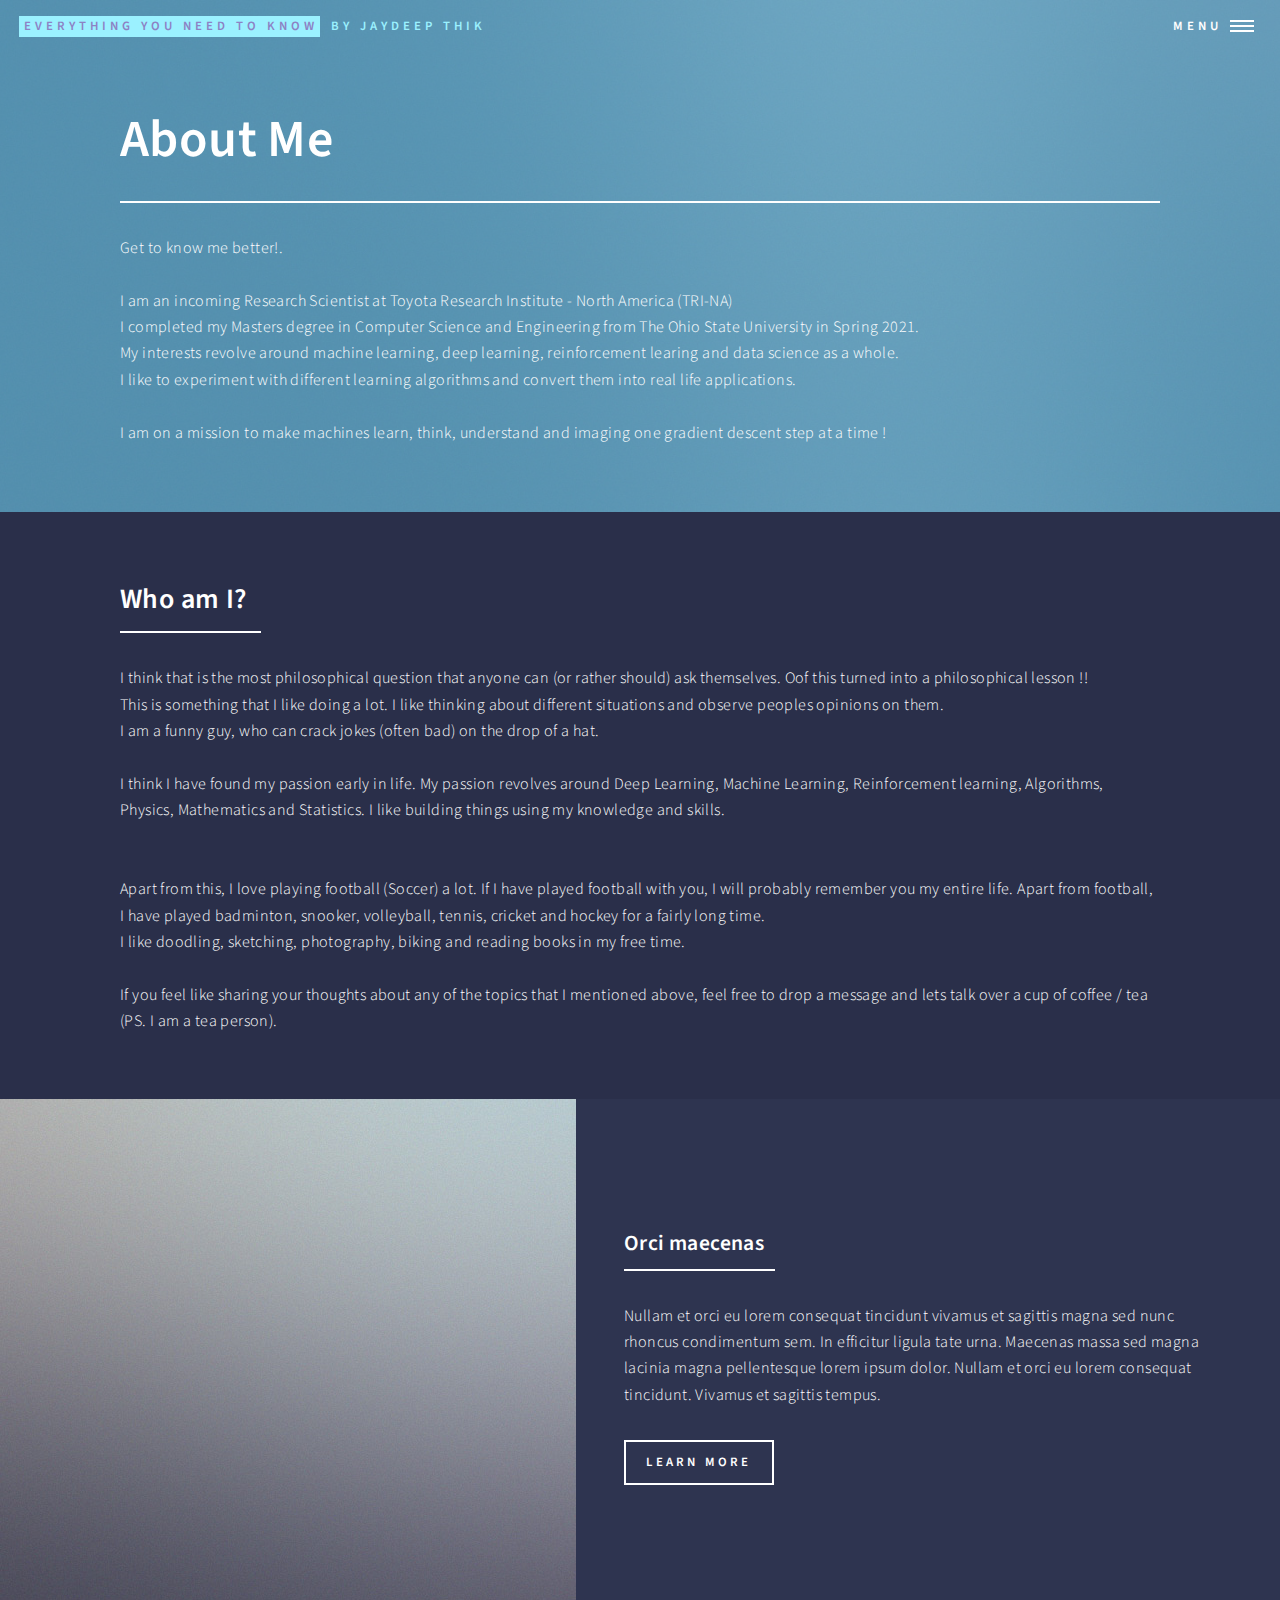
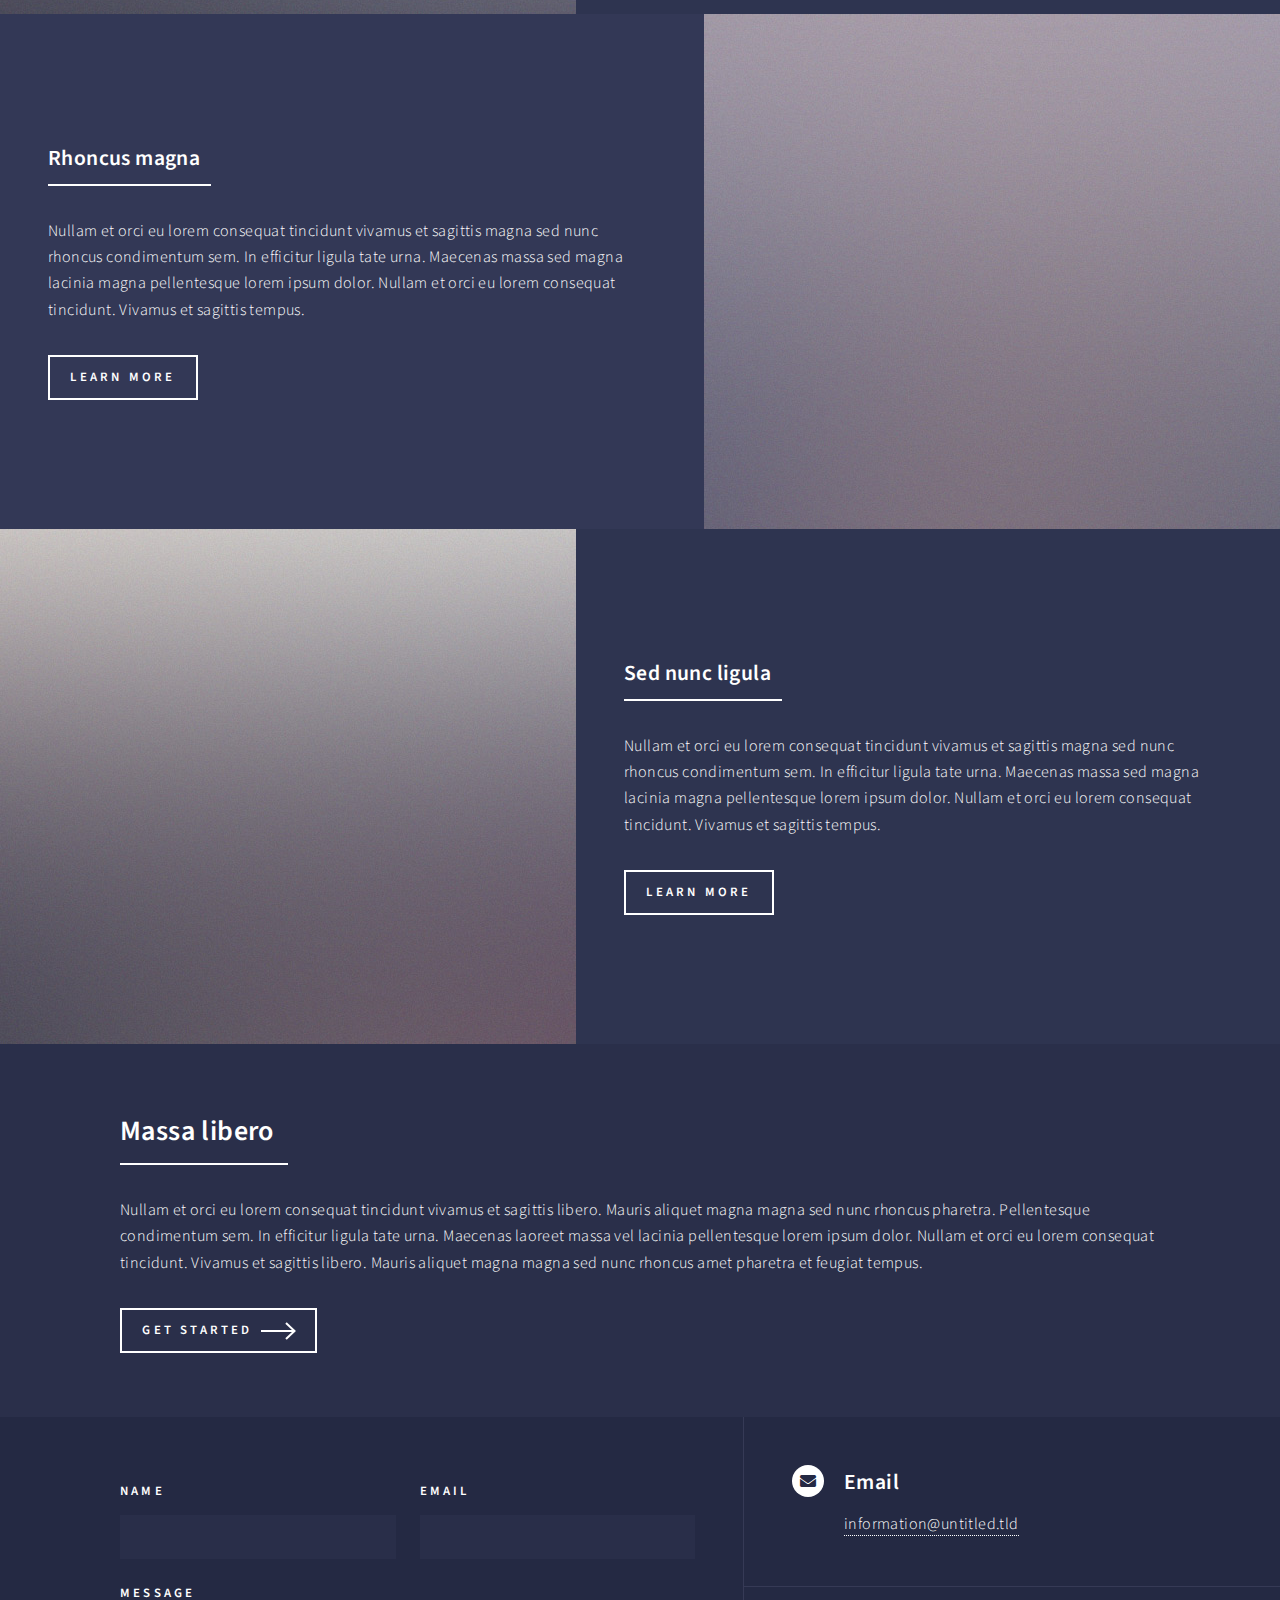
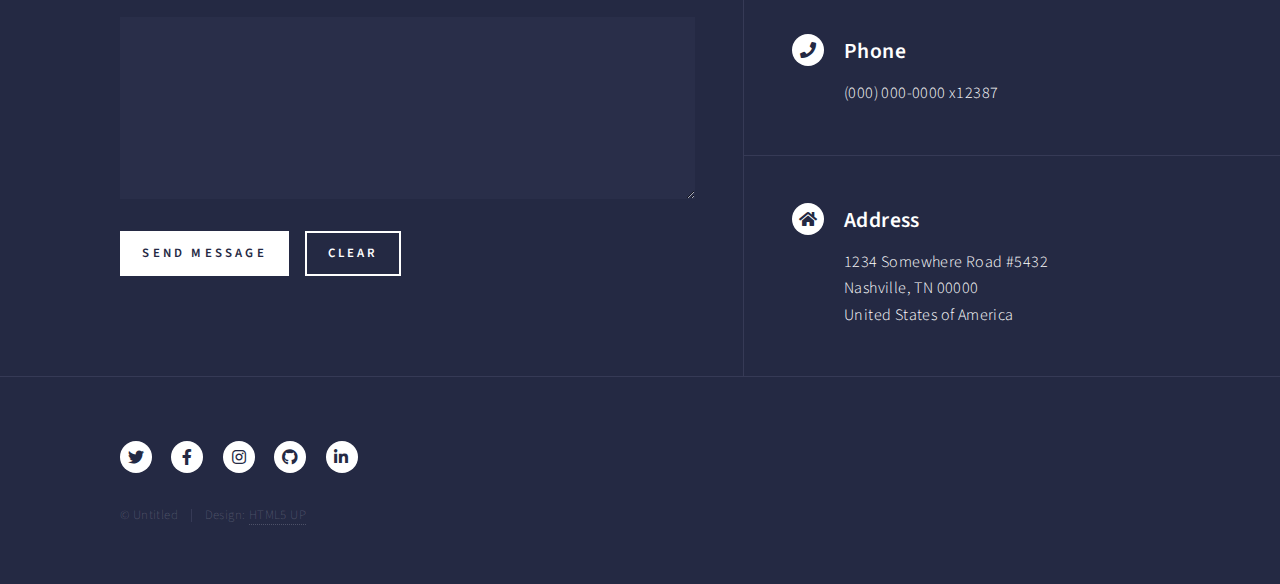
==== landing.html @ 0abbc5df "update" ====
<!DOCTYPE HTML>
<!--
	Forty by HTML5 UP
	html5up.net | @ajlkn
	Free for personal and commercial use under the CCA 3.0 license (html5up.net/license)
-->
<html xmlns="http://www.w3.org/1999/html">
	<head>
		<title>About Me</title>
		<meta charset="utf-8" />
		<meta name="viewport" content="width=device-width, initial-scale=1, user-scalable=no" />
		<link rel="stylesheet" href="assets/css/main.css" />
		<noscript><link rel="stylesheet" href="assets/css/noscript.css" /></noscript>
	</head>
	<body class="is-preload">

		<!-- Wrapper -->
			<div id="wrapper">

				<!-- Header -->
				<!-- Note: The "styleN" class below should match that of the banner element. -->
					<header id="header" class="alt style2">
						<a href="index.html" class="logo"><strong>Everything you need to know</strong> <span>by jaydeep thik</span></a>
						<nav>
							<a href="#menu">Menu</a>
						</nav>
					</header>

				<!-- Menu -->
					<nav id="menu">
						<ul class="links">
							<!--TODO :KEEP EDITING -->
							<li><a href="index.html">Home</a></li>
							<li><a href="landing.html">About Me</a></li>
							<li><a href="generic.html">Generic</a></li>
							<li><a href="elements.html">Elements</a></li>
						</ul>
						<ul class="actions stacked">
							<li><a href="#" class="button primary fit">Get Started</a></li>
							<li><a href="#" class="button fit">Log In</a></li>
						</ul>
					</nav>

				<!-- Banner -->
				<!-- Note: The "styleN" class below should match that of the header element. -->
					<section id="banner" class="style1">
						<div class="inner">
							<span class="image">
								<img src="images/pic07.jpg" alt="" />
							</span>
							<header class="major">
								<h1>About Me</h1>
							</header>
							<div class="content">
								<p>Get to know me better!.<br><br>I am an incoming Research Scientist at Toyota Research Institute - North America (TRI-NA) <br> I completed my Masters degree in Computer Science and Engineering from The Ohio State University in Spring 2021.<br> My interests revolve around machine learning, deep learning, reinforcement learing and data science as a whole.<br> I like to experiment with different learning algorithms and convert them into real life applications.<br><br> I am on a mission to make machines learn, think, understand and imaging one gradient descent step at a time !</p>
							</div>
						</div>
					</section>

				<!-- Main -->
					<div id="main">

						<!-- One -->
							<section id="one">
								<div class="inner">
									<header class="major">
										<h2>Who am I?</h2>
									</header>
									<p>I think that is the most philosophical question that anyone can (or rather should) ask themselves. Oof this turned into a philosophical lesson !!<br>
									This is something that I like doing a lot. I like thinking about different situations and observe peoples opinions on them.<br>I am a funny guy, who can crack jokes (often bad) on the drop of a hat.
									<br><br>I think I have found my passion early in life. My passion revolves around Deep Learning, Machine Learning, Reinforcement learning, Algorithms, Physics, Mathematics and Statistics. I like building things using my knowledge and skills.<br>
									<br><br>Apart from this, I love playing football (Soccer) a lot. If I have played football with you, I will probably remember you my entire life. Apart from football, I have played badminton, snooker, volleyball, tennis, cricket and hockey for a fairly long time.<br>  I like doodling, sketching, photography, biking and reading books in my free time.
									<br><br>If you feel like sharing your thoughts about any of the topics that I mentioned above, feel free to drop a message and lets talk over a cup of coffee / tea (PS. I am a tea person).</p>

								</div>
							</section>

						<!-- Two -->
							<section id="two" class="spotlights">
								<section>
									<a href="generic.html" class="image">
										<img src="images/pic08.jpg" alt="" data-position="center center" />
									</a>
									<div class="content">
										<div class="inner">
											<header class="major">
												<h3>Orci maecenas</h3>
											</header>
											<p>Nullam et orci eu lorem consequat tincidunt vivamus et sagittis magna sed nunc rhoncus condimentum sem. In efficitur ligula tate urna. Maecenas massa sed magna lacinia magna pellentesque lorem ipsum dolor. Nullam et orci eu lorem consequat tincidunt. Vivamus et sagittis tempus.</p>
											<ul class="actions">
												<li><a href="generic.html" class="button">Learn more</a></li>
											</ul>
										</div>
									</div>
								</section>
								<section>
									<a href="generic.html" class="image">
										<img src="images/pic09.jpg" alt="" data-position="top center" />
									</a>
									<div class="content">
										<div class="inner">
											<header class="major">
												<h3>Rhoncus magna</h3>
											</header>
											<p>Nullam et orci eu lorem consequat tincidunt vivamus et sagittis magna sed nunc rhoncus condimentum sem. In efficitur ligula tate urna. Maecenas massa sed magna lacinia magna pellentesque lorem ipsum dolor. Nullam et orci eu lorem consequat tincidunt. Vivamus et sagittis tempus.</p>
											<ul class="actions">
												<li><a href="generic.html" class="button">Learn more</a></li>
											</ul>
										</div>
									</div>
								</section>
								<section>
									<a href="generic.html" class="image">
										<img src="images/pic10.jpg" alt="" data-position="25% 25%" />
									</a>
									<div class="content">
										<div class="inner">
											<header class="major">
												<h3>Sed nunc ligula</h3>
											</header>
											<p>Nullam et orci eu lorem consequat tincidunt vivamus et sagittis magna sed nunc rhoncus condimentum sem. In efficitur ligula tate urna. Maecenas massa sed magna lacinia magna pellentesque lorem ipsum dolor. Nullam et orci eu lorem consequat tincidunt. Vivamus et sagittis tempus.</p>
											<ul class="actions">
												<li><a href="generic.html" class="button">Learn more</a></li>
											</ul>
										</div>
									</div>
								</section>
							</section>

						<!-- Three -->
							<section id="three">
								<div class="inner">
									<header class="major">
										<h2>Massa libero</h2>
									</header>
									<p>Nullam et orci eu lorem consequat tincidunt vivamus et sagittis libero. Mauris aliquet magna magna sed nunc rhoncus pharetra. Pellentesque condimentum sem. In efficitur ligula tate urna. Maecenas laoreet massa vel lacinia pellentesque lorem ipsum dolor. Nullam et orci eu lorem consequat tincidunt. Vivamus et sagittis libero. Mauris aliquet magna magna sed nunc rhoncus amet pharetra et feugiat tempus.</p>
									<ul class="actions">
										<li><a href="generic.html" class="button next">Get Started</a></li>
									</ul>
								</div>
							</section>

					</div>

				<!-- Contact -->
					<section id="contact">
						<div class="inner">
							<section>
								<form method="post" action="#">
									<div class="fields">
										<div class="field half">
											<label for="name">Name</label>
											<input type="text" name="name" id="name" />
										</div>
										<div class="field half">
											<label for="email">Email</label>
											<input type="text" name="email" id="email" />
										</div>
										<div class="field">
											<label for="message">Message</label>
											<textarea name="message" id="message" rows="6"></textarea>
										</div>
									</div>
									<ul class="actions">
										<li><input type="submit" value="Send Message" class="primary" /></li>
										<li><input type="reset" value="Clear" /></li>
									</ul>
								</form>
							</section>
							<section class="split">
								<section>
									<div class="contact-method">
										<span class="icon solid alt fa-envelope"></span>
										<h3>Email</h3>
										<a href="#">information@untitled.tld</a>
									</div>
								</section>
								<section>
									<div class="contact-method">
										<span class="icon solid alt fa-phone"></span>
										<h3>Phone</h3>
										<span>(000) 000-0000 x12387</span>
									</div>
								</section>
								<section>
									<div class="contact-method">
										<span class="icon solid alt fa-home"></span>
										<h3>Address</h3>
										<span>1234 Somewhere Road #5432<br />
										Nashville, TN 00000<br />
										United States of America</span>
									</div>
								</section>
							</section>
						</div>
					</section>

				<!-- Footer -->
					<footer id="footer">
						<div class="inner">
							<ul class="icons">
								<li><a href="#" class="icon brands alt fa-twitter"><span class="label">Twitter</span></a></li>
								<li><a href="#" class="icon brands alt fa-facebook-f"><span class="label">Facebook</span></a></li>
								<li><a href="#" class="icon brands alt fa-instagram"><span class="label">Instagram</span></a></li>
								<li><a href="#" class="icon brands alt fa-github"><span class="label">GitHub</span></a></li>
								<li><a href="#" class="icon brands alt fa-linkedin-in"><span class="label">LinkedIn</span></a></li>
							</ul>
							<ul class="copyright">
								<li>&copy; Untitled</li><li>Design: <a href="https://html5up.net">HTML5 UP</a></li>
							</ul>
						</div>
					</footer>

			</div>

		<!-- Scripts -->
			<script src="assets/js/jquery.min.js"></script>
			<script src="assets/js/jquery.scrolly.min.js"></script>
			<script src="assets/js/jquery.scrollex.min.js"></script>
			<script src="assets/js/browser.min.js"></script>
			<script src="assets/js/breakpoints.min.js"></script>
			<script src="assets/js/util.js"></script>
			<script src="assets/js/main.js"></script>

	</body>
</html>
---- assets/css/main.css ----
@import url(fontawesome-all.min.css);
@import url("https://fonts.googleapis.com/css?family=Source+Sans+Pro:300,300italic,600,600italic");

/*
	Forty by HTML5 UP
	html5up.net | @ajlkn
	Free for personal and commercial use under the CCA 3.0 license (html5up.net/license)
*/

html, body, div, span, applet, object,
iframe, h1, h2, h3, h4, h5, h6, p, blockquote,
pre, a, abbr, acronym, address, big, cite,
code, del, dfn, em, img, ins, kbd, q, s, samp,
small, strike, strong, sub, sup, tt, var, b,
u, i, center, dl, dt, dd, ol, ul, li, fieldset,
form, label, legend, table, caption, tbody,
tfoot, thead, tr, th, td, article, aside,
canvas, details, embed, figure, figcaption,
footer, header, hgroup, menu, nav, output, ruby,
section, summary, time, mark, audio, video {
	margin: 0;
	padding: 0;
	border: 0;
	font-size: 100%;
	font: inherit;
	vertical-align: baseline;}

article, aside, details, figcaption, figure,
footer, header, hgroup, menu, nav, section {
	display: block;}

body {
	line-height: 1;
}

ol, ul {
	list-style: none;
}

blockquote, q {
	quotes: none;
}

	blockquote:before, blockquote:after, q:before, q:after {
		content: '';
		content: none;
	}

table {
	border-collapse: collapse;
	border-spacing: 0;
}

body {
	-webkit-text-size-adjust: none;
}

mark {
	background-color: transparent;
	color: inherit;
}

input::-moz-focus-inner {
	border: 0;
	padding: 0;
}

input, select, textarea {
	-moz-appearance: none;
	-webkit-appearance: none;
	-ms-appearance: none;
	appearance: none;
}

/* Basic */

	@-ms-viewport {
		width: device-width;
	}

	body {
		-ms-overflow-style: scrollbar;
	}

	@media screen and (max-width: 480px) {

		html, body {
			min-width: 320px;
		}

	}

	html {
		box-sizing: border-box;
	}

	*, *:before, *:after {
		box-sizing: inherit;
	}

	body {
		background: #242943;
	}

		body.is-preload *, body.is-preload *:before, body.is-preload *:after {
			-moz-animation: none !important;
			-webkit-animation: none !important;
			-ms-animation: none !important;
			animation: none !important;
			-moz-transition: none !important;
			-webkit-transition: none !important;
			-ms-transition: none !important;
			transition: none !important;
		}

/* Type */

	body, input, select, textarea {
		color: #ffffff;
		font-family: "Source Sans Pro", Helvetica, sans-serif;
		font-size: 17pt;
		font-weight: 300;
		letter-spacing: 0.025em;
		line-height: 1.65;
	}

		@media screen and (max-width: 1680px) {

			body, input, select, textarea {
				font-size: 14pt;
			}

		}

		@media screen and (max-width: 1280px) {

			body, input, select, textarea {
				font-size: 12pt;
			}

		}

		@media screen and (max-width: 360px) {

			body, input, select, textarea {
				font-size: 11pt;
			}

		}

	a {
		-moz-transition: color 0.2s ease-in-out, border-bottom-color 0.2s ease-in-out;
		-webkit-transition: color 0.2s ease-in-out, border-bottom-color 0.2s ease-in-out;
		-ms-transition: color 0.2s ease-in-out, border-bottom-color 0.2s ease-in-out;
		transition: color 0.2s ease-in-out, border-bottom-color 0.2s ease-in-out;
		border-bottom: dotted 1px;
		color: inherit;
		text-decoration: none;
	}

		a:hover {
			border-bottom-color: transparent;
			color: #9bf1ff !important;
		}

		a:active {
			color: #53e3fb !important;
		}

	strong, b {
		color: #ffffff;
		font-weight: 600;
	}

	em, i {
		font-style: italic;
	}

	p {
		margin: 0 0 2em 0;
	}

	h1, h2, h3, h4, h5, h6 {
		color: #ffffff;
		font-weight: 600;
		line-height: 1.65;
		margin: 0 0 1em 0;
	}

		h1 a, h2 a, h3 a, h4 a, h5 a, h6 a {
			color: inherit;
			border-bottom: 0;
		}

	h1 {
		font-size: 2.5em;
	}

	h2 {
		font-size: 1.75em;
	}

	h3 {
		font-size: 1.35em;
	}

	h4 {
		font-size: 1.1em;
	}

	h5 {
		font-size: 0.9em;
	}

	h6 {
		font-size: 0.7em;
	}

	@media screen and (max-width: 736px) {

		h1 {
			font-size: 2em;
		}

		h2 {
			font-size: 1.5em;
		}

		h3 {
			font-size: 1.25em;
		}

	}

	sub {
		font-size: 0.8em;
		position: relative;
		top: 0.5em;
	}

	sup {
		font-size: 0.8em;
		position: relative;
		top: -0.5em;
	}

	blockquote {
		border-left: solid 4px rgba(212, 212, 255, 0.1);
		font-style: italic;
		margin: 0 0 2em 0;
		padding: 0.5em 0 0.5em 2em;
	}

	code {
		background: rgba(212, 212, 255, 0.035);
		font-family: "Courier New", monospace;
		font-size: 0.9em;
		margin: 0 0.25em;
		padding: 0.25em 0.65em;
	}

	pre {
		-webkit-overflow-scrolling: touch;
		font-family: "Courier New", monospace;
		font-size: 0.9em;
		margin: 0 0 2em 0;
	}

		pre code {
			display: block;
			line-height: 1.75;
			padding: 1em 1.5em;
			overflow-x: auto;
		}

	hr {
		border: 0;
		border-bottom: solid 1px rgba(212, 212, 255, 0.1);
		margin: 2em 0;
	}

		hr.major {
			margin: 3em 0;
		}

	.align-left {
		text-align: left;
	}

	.align-center {
		text-align: center;
	}

	.align-right {
		text-align: right;
	}

/* Row */

	.row {
		display: flex;
		flex-wrap: wrap;
		box-sizing: border-box;
		align-items: stretch;
	}

		.row > * {
			box-sizing: border-box;
		}

		.row.gtr-uniform > * > :last-child {
			margin-bottom: 0;
		}

		.row.aln-left {
			justify-content: flex-start;
		}

		.row.aln-center {
			justify-content: center;
		}

		.row.aln-right {
			justify-content: flex-end;
		}

		.row.aln-top {
			align-items: flex-start;
		}

		.row.aln-middle {
			align-items: center;
		}

		.row.aln-bottom {
			align-items: flex-end;
		}

		.row > .imp {
			order: -1;
		}

		.row > .col-1 {
			width: 8.33333%;
		}

		.row > .off-1 {
			margin-left: 8.33333%;
		}

		.row > .col-2 {
			width: 16.66667%;
		}

		.row > .off-2 {
			margin-left: 16.66667%;
		}

		.row > .col-3 {
			width: 25%;
		}

		.row > .off-3 {
			margin-left: 25%;
		}

		.row > .col-4 {
			width: 33.33333%;
		}

		.row > .off-4 {
			margin-left: 33.33333%;
		}

		.row > .col-5 {
			width: 41.66667%;
		}

		.row > .off-5 {
			margin-left: 41.66667%;
		}

		.row > .col-6 {
			width: 50%;
		}

		.row > .off-6 {
			margin-left: 50%;
		}

		.row > .col-7 {
			width: 58.33333%;
		}

		.row > .off-7 {
			margin-left: 58.33333%;
		}

		.row > .col-8 {
			width: 66.66667%;
		}

		.row > .off-8 {
			margin-left: 66.66667%;
		}

		.row > .col-9 {
			width: 75%;
		}

		.row > .off-9 {
			margin-left: 75%;
		}

		.row > .col-10 {
			width: 83.33333%;
		}

		.row > .off-10 {
			margin-left: 83.33333%;
		}

		.row > .col-11 {
			width: 91.66667%;
		}

		.row > .off-11 {
			margin-left: 91.66667%;
		}

		.row > .col-12 {
			width: 100%;
		}

		.row > .off-12 {
			margin-left: 100%;
		}

		.row.gtr-0 {
			margin-top: 0;
			margin-left: 0em;
		}

			.row.gtr-0 > * {
				padding: 0 0 0 0em;
			}

			.row.gtr-0.gtr-uniform {
				margin-top: 0em;
			}

				.row.gtr-0.gtr-uniform > * {
					padding-top: 0em;
				}

		.row.gtr-25 {
			margin-top: 0;
			margin-left: -0.5em;
		}

			.row.gtr-25 > * {
				padding: 0 0 0 0.5em;
			}

			.row.gtr-25.gtr-uniform {
				margin-top: -0.5em;
			}

				.row.gtr-25.gtr-uniform > * {
					padding-top: 0.5em;
				}

		.row.gtr-50 {
			margin-top: 0;
			margin-left: -1em;
		}

			.row.gtr-50 > * {
				padding: 0 0 0 1em;
			}

			.row.gtr-50.gtr-uniform {
				margin-top: -1em;
			}

				.row.gtr-50.gtr-uniform > * {
					padding-top: 1em;
				}

		.row {
			margin-top: 0;
			margin-left: -2em;
		}

			.row > * {
				padding: 0 0 0 2em;
			}

			.row.gtr-uniform {
				margin-top: -2em;
			}

				.row.gtr-uniform > * {
					padding-top: 2em;
				}

		.row.gtr-150 {
			margin-top: 0;
			margin-left: -3em;
		}

			.row.gtr-150 > * {
				padding: 0 0 0 3em;
			}

			.row.gtr-150.gtr-uniform {
				margin-top: -3em;
			}

				.row.gtr-150.gtr-uniform > * {
					padding-top: 3em;
				}

		.row.gtr-200 {
			margin-top: 0;
			margin-left: -4em;
		}

			.row.gtr-200 > * {
				padding: 0 0 0 4em;
			}

			.row.gtr-200.gtr-uniform {
				margin-top: -4em;
			}

				.row.gtr-200.gtr-uniform > * {
					padding-top: 4em;
				}

		@media screen and (max-width: 1680px) {

			.row {
				display: flex;
				flex-wrap: wrap;
				box-sizing: border-box;
				align-items: stretch;
			}

				.row > * {
					box-sizing: border-box;
				}

				.row.gtr-uniform > * > :last-child {
					margin-bottom: 0;
				}

				.row.aln-left {
					justify-content: flex-start;
				}

				.row.aln-center {
					justify-content: center;
				}

				.row.aln-right {
					justify-content: flex-end;
				}

				.row.aln-top {
					align-items: flex-start;
				}

				.row.aln-middle {
					align-items: center;
				}

				.row.aln-bottom {
					align-items: flex-end;
				}

				.row > .imp-xlarge {
					order: -1;
				}

				.row > .col-1-xlarge {
					width: 8.33333%;
				}

				.row > .off-1-xlarge {
					margin-left: 8.33333%;
				}

				.row > .col-2-xlarge {
					width: 16.66667%;
				}

				.row > .off-2-xlarge {
					margin-left: 16.66667%;
				}

				.row > .col-3-xlarge {
					width: 25%;
				}

				.row > .off-3-xlarge {
					margin-left: 25%;
				}

				.row > .col-4-xlarge {
					width: 33.33333%;
				}

				.row > .off-4-xlarge {
					margin-left: 33.33333%;
				}

				.row > .col-5-xlarge {
					width: 41.66667%;
				}

				.row > .off-5-xlarge {
					margin-left: 41.66667%;
				}

				.row > .col-6-xlarge {
					width: 50%;
				}

				.row > .off-6-xlarge {
					margin-left: 50%;
				}

				.row > .col-7-xlarge {
					width: 58.33333%;
				}

				.row > .off-7-xlarge {
					margin-left: 58.33333%;
				}

				.row > .col-8-xlarge {
					width: 66.66667%;
				}

				.row > .off-8-xlarge {
					margin-left: 66.66667%;
				}

				.row > .col-9-xlarge {
					width: 75%;
				}

				.row > .off-9-xlarge {
					margin-left: 75%;
				}

				.row > .col-10-xlarge {
					width: 83.33333%;
				}

				.row > .off-10-xlarge {
					margin-left: 83.33333%;
				}

				.row > .col-11-xlarge {
					width: 91.66667%;
				}

				.row > .off-11-xlarge {
					margin-left: 91.66667%;
				}

				.row > .col-12-xlarge {
					width: 100%;
				}

				.row > .off-12-xlarge {
					margin-left: 100%;
				}

				.row.gtr-0 {
					margin-top: 0;
					margin-left: 0em;
				}

					.row.gtr-0 > * {
						padding: 0 0 0 0em;
					}

					.row.gtr-0.gtr-uniform {
						margin-top: 0em;
					}

						.row.gtr-0.gtr-uniform > * {
							padding-top: 0em;
						}

				.row.gtr-25 {
					margin-top: 0;
					margin-left: -0.5em;
				}

					.row.gtr-25 > * {
						padding: 0 0 0 0.5em;
					}

					.row.gtr-25.gtr-uniform {
						margin-top: -0.5em;
					}

						.row.gtr-25.gtr-uniform > * {
							padding-top: 0.5em;
						}

				.row.gtr-50 {
					margin-top: 0;
					margin-left: -1em;
				}

					.row.gtr-50 > * {
						padding: 0 0 0 1em;
					}

					.row.gtr-50.gtr-uniform {
						margin-top: -1em;
					}

						.row.gtr-50.gtr-uniform > * {
							padding-top: 1em;
						}

				.row {
					margin-top: 0;
					margin-left: -2em;
				}

					.row > * {
						padding: 0 0 0 2em;
					}

					.row.gtr-uniform {
						margin-top: -2em;
					}

						.row.gtr-uniform > * {
							padding-top: 2em;
						}

				.row.gtr-150 {
					margin-top: 0;
					margin-left: -3em;
				}

					.row.gtr-150 > * {
						padding: 0 0 0 3em;
					}

					.row.gtr-150.gtr-uniform {
						margin-top: -3em;
					}

						.row.gtr-150.gtr-uniform > * {
							padding-top: 3em;
						}

				.row.gtr-200 {
					margin-top: 0;
					margin-left: -4em;
				}

					.row.gtr-200 > * {
						padding: 0 0 0 4em;
					}

					.row.gtr-200.gtr-uniform {
						margin-top: -4em;
					}

						.row.gtr-200.gtr-uniform > * {
							padding-top: 4em;
						}

		}

		@media screen and (max-width: 1280px) {

			.row {
				display: flex;
				flex-wrap: wrap;
				box-sizing: border-box;
				align-items: stretch;
			}

				.row > * {
					box-sizing: border-box;
				}

				.row.gtr-uniform > * > :last-child {
					margin-bottom: 0;
				}

				.row.aln-left {
					justify-content: flex-start;
				}

				.row.aln-center {
					justify-content: center;
				}

				.row.aln-right {
					justify-content: flex-end;
				}

				.row.aln-top {
					align-items: flex-start;
				}

				.row.aln-middle {
					align-items: center;
				}

				.row.aln-bottom {
					align-items: flex-end;
				}

				.row > .imp-large {
					order: -1;
				}

				.row > .col-1-large {
					width: 8.33333%;
				}

				.row > .off-1-large {
					margin-left: 8.33333%;
				}

				.row > .col-2-large {
					width: 16.66667%;
				}

				.row > .off-2-large {
					margin-left: 16.66667%;
				}

				.row > .col-3-large {
					width: 25%;
				}

				.row > .off-3-large {
					margin-left: 25%;
				}

				.row > .col-4-large {
					width: 33.33333%;
				}

				.row > .off-4-large {
					margin-left: 33.33333%;
				}

				.row > .col-5-large {
					width: 41.66667%;
				}

				.row > .off-5-large {
					margin-left: 41.66667%;
				}

				.row > .col-6-large {
					width: 50%;
				}

				.row > .off-6-large {
					margin-left: 50%;
				}

				.row > .col-7-large {
					width: 58.33333%;
				}

				.row > .off-7-large {
					margin-left: 58.33333%;
				}

				.row > .col-8-large {
					width: 66.66667%;
				}

				.row > .off-8-large {
					margin-left: 66.66667%;
				}

				.row > .col-9-large {
					width: 75%;
				}

				.row > .off-9-large {
					margin-left: 75%;
				}

				.row > .col-10-large {
					width: 83.33333%;
				}

				.row > .off-10-large {
					margin-left: 83.33333%;
				}

				.row > .col-11-large {
					width: 91.66667%;
				}

				.row > .off-11-large {
					margin-left: 91.66667%;
				}

				.row > .col-12-large {
					width: 100%;
				}

				.row > .off-12-large {
					margin-left: 100%;
				}

				.row.gtr-0 {
					margin-top: 0;
					margin-left: 0em;
				}

					.row.gtr-0 > * {
						padding: 0 0 0 0em;
					}

					.row.gtr-0.gtr-uniform {
						margin-top: 0em;
					}

						.row.gtr-0.gtr-uniform > * {
							padding-top: 0em;
						}

				.row.gtr-25 {
					margin-top: 0;
					margin-left: -0.375em;
				}

					.row.gtr-25 > * {
						padding: 0 0 0 0.375em;
					}

					.row.gtr-25.gtr-uniform {
						margin-top: -0.375em;
					}

						.row.gtr-25.gtr-uniform > * {
							padding-top: 0.375em;
						}

				.row.gtr-50 {
					margin-top: 0;
					margin-left: -0.75em;
				}

					.row.gtr-50 > * {
						padding: 0 0 0 0.75em;
					}

					.row.gtr-50.gtr-uniform {
						margin-top: -0.75em;
					}

						.row.gtr-50.gtr-uniform > * {
							padding-top: 0.75em;
						}

				.row {
					margin-top: 0;
					margin-left: -1.5em;
				}

					.row > * {
						padding: 0 0 0 1.5em;
					}

					.row.gtr-uniform {
						margin-top: -1.5em;
					}

						.row.gtr-uniform > * {
							padding-top: 1.5em;
						}

				.row.gtr-150 {
					margin-top: 0;
					margin-left: -2.25em;
				}

					.row.gtr-150 > * {
						padding: 0 0 0 2.25em;
					}

					.row.gtr-150.gtr-uniform {
						margin-top: -2.25em;
					}

						.row.gtr-150.gtr-uniform > * {
							padding-top: 2.25em;
						}

				.row.gtr-200 {
					margin-top: 0;
					margin-left: -3em;
				}

					.row.gtr-200 > * {
						padding: 0 0 0 3em;
					}

					.row.gtr-200.gtr-uniform {
						margin-top: -3em;
					}

						.row.gtr-200.gtr-uniform > * {
							padding-top: 3em;
						}

		}

		@media screen and (max-width: 980px) {

			.row {
				display: flex;
				flex-wrap: wrap;
				box-sizing: border-box;
				align-items: stretch;
			}

				.row > * {
					box-sizing: border-box;
				}

				.row.gtr-uniform > * > :last-child {
					margin-bottom: 0;
				}

				.row.aln-left {
					justify-content: flex-start;
				}

				.row.aln-center {
					justify-content: center;
				}

				.row.aln-right {
					justify-content: flex-end;
				}

				.row.aln-top {
					align-items: flex-start;
				}

				.row.aln-middle {
					align-items: center;
				}

				.row.aln-bottom {
					align-items: flex-end;
				}

				.row > .imp-medium {
					order: -1;
				}

				.row > .col-1-medium {
					width: 8.33333%;
				}

				.row > .off-1-medium {
					margin-left: 8.33333%;
				}

				.row > .col-2-medium {
					width: 16.66667%;
				}

				.row > .off-2-medium {
					margin-left: 16.66667%;
				}

				.row > .col-3-medium {
					width: 25%;
				}

				.row > .off-3-medium {
					margin-left: 25%;
				}

				.row > .col-4-medium {
					width: 33.33333%;
				}

				.row > .off-4-medium {
					margin-left: 33.33333%;
				}

				.row > .col-5-medium {
					width: 41.66667%;
				}

				.row > .off-5-medium {
					margin-left: 41.66667%;
				}

				.row > .col-6-medium {
					width: 50%;
				}

				.row > .off-6-medium {
					margin-left: 50%;
				}

				.row > .col-7-medium {
					width: 58.33333%;
				}

				.row > .off-7-medium {
					margin-left: 58.33333%;
				}

				.row > .col-8-medium {
					width: 66.66667%;
				}

				.row > .off-8-medium {
					margin-left: 66.66667%;
				}

				.row > .col-9-medium {
					width: 75%;
				}

				.row > .off-9-medium {
					margin-left: 75%;
				}

				.row > .col-10-medium {
					width: 83.33333%;
				}

				.row > .off-10-medium {
					margin-left: 83.33333%;
				}

				.row > .col-11-medium {
					width: 91.66667%;
				}

				.row > .off-11-medium {
					margin-left: 91.66667%;
				}

				.row > .col-12-medium {
					width: 100%;
				}

				.row > .off-12-medium {
					margin-left: 100%;
				}

				.row.gtr-0 {
					margin-top: 0;
					margin-left: 0em;
				}

					.row.gtr-0 > * {
						padding: 0 0 0 0em;
					}

					.row.gtr-0.gtr-uniform {
						margin-top: 0em;
					}

						.row.gtr-0.gtr-uniform > * {
							padding-top: 0em;
						}

				.row.gtr-25 {
					margin-top: 0;
					margin-left: -0.375em;
				}

					.row.gtr-25 > * {
						padding: 0 0 0 0.375em;
					}

					.row.gtr-25.gtr-uniform {
						margin-top: -0.375em;
					}

						.row.gtr-25.gtr-uniform > * {
							padding-top: 0.375em;
						}

				.row.gtr-50 {
					margin-top: 0;
					margin-left: -0.75em;
				}

					.row.gtr-50 > * {
						padding: 0 0 0 0.75em;
					}

					.row.gtr-50.gtr-uniform {
						margin-top: -0.75em;
					}

						.row.gtr-50.gtr-uniform > * {
							padding-top: 0.75em;
						}

				.row {
					margin-top: 0;
					margin-left: -1.5em;
				}

					.row > * {
						padding: 0 0 0 1.5em;
					}

					.row.gtr-uniform {
						margin-top: -1.5em;
					}

						.row.gtr-uniform > * {
							padding-top: 1.5em;
						}

				.row.gtr-150 {
					margin-top: 0;
					margin-left: -2.25em;
				}

					.row.gtr-150 > * {
						padding: 0 0 0 2.25em;
					}

					.row.gtr-150.gtr-uniform {
						margin-top: -2.25em;
					}

						.row.gtr-150.gtr-uniform > * {
							padding-top: 2.25em;
						}

				.row.gtr-200 {
					margin-top: 0;
					margin-left: -3em;
				}

					.row.gtr-200 > * {
						padding: 0 0 0 3em;
					}

					.row.gtr-200.gtr-uniform {
						margin-top: -3em;
					}

						.row.gtr-200.gtr-uniform > * {
							padding-top: 3em;
						}

		}

		@media screen and (max-width: 736px) {

			.row {
				display: flex;
				flex-wrap: wrap;
				box-sizing: border-box;
				align-items: stretch;
			}

				.row > * {
					box-sizing: border-box;
				}

				.row.gtr-uniform > * > :last-child {
					margin-bottom: 0;
				}

				.row.aln-left {
					justify-content: flex-start;
				}

				.row.aln-center {
					justify-content: center;
				}

				.row.aln-right {
					justify-content: flex-end;
				}

				.row.aln-top {
					align-items: flex-start;
				}

				.row.aln-middle {
					align-items: center;
				}

				.row.aln-bottom {
					align-items: flex-end;
				}

				.row > .imp-small {
					order: -1;
				}

				.row > .col-1-small {
					width: 8.33333%;
				}

				.row > .off-1-small {
					margin-left: 8.33333%;
				}

				.row > .col-2-small {
					width: 16.66667%;
				}

				.row > .off-2-small {
					margin-left: 16.66667%;
				}

				.row > .col-3-small {
					width: 25%;
				}

				.row > .off-3-small {
					margin-left: 25%;
				}

				.row > .col-4-small {
					width: 33.33333%;
				}

				.row > .off-4-small {
					margin-left: 33.33333%;
				}

				.row > .col-5-small {
					width: 41.66667%;
				}

				.row > .off-5-small {
					margin-left: 41.66667%;
				}

				.row > .col-6-small {
					width: 50%;
				}

				.row > .off-6-small {
					margin-left: 50%;
				}

				.row > .col-7-small {
					width: 58.33333%;
				}

				.row > .off-7-small {
					margin-left: 58.33333%;
				}

				.row > .col-8-small {
					width: 66.66667%;
				}

				.row > .off-8-small {
					margin-left: 66.66667%;
				}

				.row > .col-9-small {
					width: 75%;
				}

				.row > .off-9-small {
					margin-left: 75%;
				}

				.row > .col-10-small {
					width: 83.33333%;
				}

				.row > .off-10-small {
					margin-left: 83.33333%;
				}

				.row > .col-11-small {
					width: 91.66667%;
				}

				.row > .off-11-small {
					margin-left: 91.66667%;
				}

				.row > .col-12-small {
					width: 100%;
				}

				.row > .off-12-small {
					margin-left: 100%;
				}

				.row.gtr-0 {
					margin-top: 0;
					margin-left: 0em;
				}

					.row.gtr-0 > * {
						padding: 0 0 0 0em;
					}

					.row.gtr-0.gtr-uniform {
						margin-top: 0em;
					}

						.row.gtr-0.gtr-uniform > * {
							padding-top: 0em;
						}

				.row.gtr-25 {
					margin-top: 0;
					margin-left: -0.3125em;
				}

					.row.gtr-25 > * {
						padding: 0 0 0 0.3125em;
					}

					.row.gtr-25.gtr-uniform {
						margin-top: -0.3125em;
					}

						.row.gtr-25.gtr-uniform > * {
							padding-top: 0.3125em;
						}

				.row.gtr-50 {
					margin-top: 0;
					margin-left: -0.625em;
				}

					.row.gtr-50 > * {
						padding: 0 0 0 0.625em;
					}

					.row.gtr-50.gtr-uniform {
						margin-top: -0.625em;
					}

						.row.gtr-50.gtr-uniform > * {
							padding-top: 0.625em;
						}

				.row {
					margin-top: 0;
					margin-left: -1.25em;
				}

					.row > * {
						padding: 0 0 0 1.25em;
					}

					.row.gtr-uniform {
						margin-top: -1.25em;
					}

						.row.gtr-uniform > * {
							padding-top: 1.25em;
						}

				.row.gtr-150 {
					margin-top: 0;
					margin-left: -1.875em;
				}

					.row.gtr-150 > * {
						padding: 0 0 0 1.875em;
					}

					.row.gtr-150.gtr-uniform {
						margin-top: -1.875em;
					}

						.row.gtr-150.gtr-uniform > * {
							padding-top: 1.875em;
						}

				.row.gtr-200 {
					margin-top: 0;
					margin-left: -2.5em;
				}

					.row.gtr-200 > * {
						padding: 0 0 0 2.5em;
					}

					.row.gtr-200.gtr-uniform {
						margin-top: -2.5em;
					}

						.row.gtr-200.gtr-uniform > * {
							padding-top: 2.5em;
						}

		}

		@media screen and (max-width: 480px) {

			.row {
				display: flex;
				flex-wrap: wrap;
				box-sizing: border-box;
				align-items: stretch;
			}

				.row > * {
					box-sizing: border-box;
				}

				.row.gtr-uniform > * > :last-child {
					margin-bottom: 0;
				}

				.row.aln-left {
					justify-content: flex-start;
				}

				.row.aln-center {
					justify-content: center;
				}

				.row.aln-right {
					justify-content: flex-end;
				}

				.row.aln-top {
					align-items: flex-start;
				}

				.row.aln-middle {
					align-items: center;
				}

				.row.aln-bottom {
					align-items: flex-end;
				}

				.row > .imp-xsmall {
					order: -1;
				}

				.row > .col-1-xsmall {
					width: 8.33333%;
				}

				.row > .off-1-xsmall {
					margin-left: 8.33333%;
				}

				.row > .col-2-xsmall {
					width: 16.66667%;
				}

				.row > .off-2-xsmall {
					margin-left: 16.66667%;
				}

				.row > .col-3-xsmall {
					width: 25%;
				}

				.row > .off-3-xsmall {
					margin-left: 25%;
				}

				.row > .col-4-xsmall {
					width: 33.33333%;
				}

				.row > .off-4-xsmall {
					margin-left: 33.33333%;
				}

				.row > .col-5-xsmall {
					width: 41.66667%;
				}

				.row > .off-5-xsmall {
					margin-left: 41.66667%;
				}

				.row > .col-6-xsmall {
					width: 50%;
				}

				.row > .off-6-xsmall {
					margin-left: 50%;
				}

				.row > .col-7-xsmall {
					width: 58.33333%;
				}

				.row > .off-7-xsmall {
					margin-left: 58.33333%;
				}

				.row > .col-8-xsmall {
					width: 66.66667%;
				}

				.row > .off-8-xsmall {
					margin-left: 66.66667%;
				}

				.row > .col-9-xsmall {
					width: 75%;
				}

				.row > .off-9-xsmall {
					margin-left: 75%;
				}

				.row > .col-10-xsmall {
					width: 83.33333%;
				}

				.row > .off-10-xsmall {
					margin-left: 83.33333%;
				}

				.row > .col-11-xsmall {
					width: 91.66667%;
				}

				.row > .off-11-xsmall {
					margin-left: 91.66667%;
				}

				.row > .col-12-xsmall {
					width: 100%;
				}

				.row > .off-12-xsmall {
					margin-left: 100%;
				}

				.row.gtr-0 {
					margin-top: 0;
					margin-left: 0em;
				}

					.row.gtr-0 > * {
						padding: 0 0 0 0em;
					}

					.row.gtr-0.gtr-uniform {
						margin-top: 0em;
					}

						.row.gtr-0.gtr-uniform > * {
							padding-top: 0em;
						}

				.row.gtr-25 {
					margin-top: 0;
					margin-left: -0.3125em;
				}

					.row.gtr-25 > * {
						padding: 0 0 0 0.3125em;
					}

					.row.gtr-25.gtr-uniform {
						margin-top: -0.3125em;
					}

						.row.gtr-25.gtr-uniform > * {
							padding-top: 0.3125em;
						}

				.row.gtr-50 {
					margin-top: 0;
					margin-left: -0.625em;
				}

					.row.gtr-50 > * {
						padding: 0 0 0 0.625em;
					}

					.row.gtr-50.gtr-uniform {
						margin-top: -0.625em;
					}

						.row.gtr-50.gtr-uniform > * {
							padding-top: 0.625em;
						}

				.row {
					margin-top: 0;
					margin-left: -1.25em;
				}

					.row > * {
						padding: 0 0 0 1.25em;
					}

					.row.gtr-uniform {
						margin-top: -1.25em;
					}

						.row.gtr-uniform > * {
							padding-top: 1.25em;
						}

				.row.gtr-150 {
					margin-top: 0;
					margin-left: -1.875em;
				}

					.row.gtr-150 > * {
						padding: 0 0 0 1.875em;
					}

					.row.gtr-150.gtr-uniform {
						margin-top: -1.875em;
					}

						.row.gtr-150.gtr-uniform > * {
							padding-top: 1.875em;
						}

				.row.gtr-200 {
					margin-top: 0;
					margin-left: -2.5em;
				}

					.row.gtr-200 > * {
						padding: 0 0 0 2.5em;
					}

					.row.gtr-200.gtr-uniform {
						margin-top: -2.5em;
					}

						.row.gtr-200.gtr-uniform > * {
							padding-top: 2.5em;
						}

		}

/* Section/Article */

	section.special, article.special {
		text-align: center;
	}

	header.major {
		width: -moz-max-content;
		width: -webkit-max-content;
		width: -ms-max-content;
		width: max-content;
		margin-bottom: 2em;
	}

		header.major > :first-child {
			margin-bottom: 0;
			width: calc(100% + 0.5em);
		}

			header.major > :first-child:after {
				content: '';
				background-color: #ffffff;
				display: block;
				height: 2px;
				margin: 0.325em 0 0.5em 0;
				width: 100%;
			}

		header.major > p {
			font-size: 0.7em;
			font-weight: 600;
			letter-spacing: 0.25em;
			margin-bottom: 0;
			text-transform: uppercase;
		}

		body.is-ie header.major > :first-child:after {
			max-width: 9em;
		}

		body.is-ie header.major > h1:after {
			max-width: 100% !important;
		}

	@media screen and (max-width: 736px) {

		header.major > p br {
			display: none;
		}

	}

/* Form */

	form {
		margin: 0 0 2em 0;
	}

		form > :last-child {
			margin-bottom: 0;
		}

		form > .fields {
			display: -moz-flex;
			display: -webkit-flex;
			display: -ms-flex;
			display: flex;
			-moz-flex-wrap: wrap;
			-webkit-flex-wrap: wrap;
			-ms-flex-wrap: wrap;
			flex-wrap: wrap;
			width: calc(100% + 3em);
			margin: -1.5em 0 2em -1.5em;
		}

			form > .fields > .field {
				-moz-flex-grow: 0;
				-webkit-flex-grow: 0;
				-ms-flex-grow: 0;
				flex-grow: 0;
				-moz-flex-shrink: 0;
				-webkit-flex-shrink: 0;
				-ms-flex-shrink: 0;
				flex-shrink: 0;
				padding: 1.5em 0 0 1.5em;
				width: calc(100% - 1.5em);
			}

				form > .fields > .field.half {
					width: calc(50% - 0.75em);
				}

				form > .fields > .field.third {
					width: calc(100%/3 - 0.5em);
				}

				form > .fields > .field.quarter {
					width: calc(25% - 0.375em);
				}

		@media screen and (max-width: 480px) {

			form > .fields {
				width: calc(100% + 3em);
				margin: -1.5em 0 2em -1.5em;
			}

				form > .fields > .field {
					padding: 1.5em 0 0 1.5em;
					width: calc(100% - 1.5em);
				}

					form > .fields > .field.half {
						width: calc(100% - 1.5em);
					}

					form > .fields > .field.third {
						width: calc(100% - 1.5em);
					}

					form > .fields > .field.quarter {
						width: calc(100% - 1.5em);
					}

		}

	label {
		color: #ffffff;
		display: block;
		font-size: 0.8em;
		font-weight: 600;
		letter-spacing: 0.25em;
		margin: 0 0 1em 0;
		text-transform: uppercase;
	}

	input[type="text"],
	input[type="password"],
	input[type="email"],
	input[type="tel"],
	input[type="search"],
	input[type="url"],
	select,
	textarea {
		-moz-appearance: none;
		-webkit-appearance: none;
		-ms-appearance: none;
		appearance: none;
		background: rgba(212, 212, 255, 0.035);
		border: none;
		border-radius: 0;
		color: inherit;
		display: block;
		outline: 0;
		padding: 0 1em;
		text-decoration: none;
		width: 100%;
	}

		input[type="text"]:invalid,
		input[type="password"]:invalid,
		input[type="email"]:invalid,
		input[type="tel"]:invalid,
		input[type="search"]:invalid,
		input[type="url"]:invalid,
		select:invalid,
		textarea:invalid {
			box-shadow: none;
		}

		input[type="text"]:focus,
		input[type="password"]:focus,
		input[type="email"]:focus,
		input[type="tel"]:focus,
		input[type="search"]:focus,
		input[type="url"]:focus,
		select:focus,
		textarea:focus {
			border-color: #9bf1ff;
			box-shadow: 0 0 0 2px #9bf1ff;
		}

	select {
		background-image: url("data:image/svg+xml;charset=utf8,%3Csvg xmlns='http://www.w3.org/2000/svg' width='40' height='40' preserveAspectRatio='none' viewBox='0 0 40 40'%3E%3Cpath d='M9.4,12.3l10.4,10.4l10.4-10.4c0.2-0.2,0.5-0.4,0.9-0.4c0.3,0,0.6,0.1,0.9,0.4l3.3,3.3c0.2,0.2,0.4,0.5,0.4,0.9 c0,0.4-0.1,0.6-0.4,0.9L20.7,31.9c-0.2,0.2-0.5,0.4-0.9,0.4c-0.3,0-0.6-0.1-0.9-0.4L4.3,17.3c-0.2-0.2-0.4-0.5-0.4-0.9 c0-0.4,0.1-0.6,0.4-0.9l3.3-3.3c0.2-0.2,0.5-0.4,0.9-0.4S9.1,12.1,9.4,12.3z' fill='rgba(212, 212, 255, 0.1)' /%3E%3C/svg%3E");
		background-size: 1.25rem;
		background-repeat: no-repeat;
		background-position: calc(100% - 1rem) center;
		height: 2.75em;
		padding-right: 2.75em;
		text-overflow: ellipsis;
	}

		select option {
			color: #ffffff;
			background: #242943;
		}

		select:focus::-ms-value {
			background-color: transparent;
		}

		select::-ms-expand {
			display: none;
		}

	input[type="text"],
	input[type="password"],
	input[type="email"],
	input[type="tel"],
	input[type="search"],
	input[type="url"],
	select {
		height: 2.75em;
	}

	textarea {
		padding: 0.75em 1em;
	}

	input[type="checkbox"],
	input[type="radio"] {
		-moz-appearance: none;
		-webkit-appearance: none;
		-ms-appearance: none;
		appearance: none;
		display: block;
		float: left;
		margin-right: -2em;
		opacity: 0;
		width: 1em;
		z-index: -1;
	}

		input[type="checkbox"] + label,
		input[type="radio"] + label {
			text-decoration: none;
			color: #ffffff;
			cursor: pointer;
			display: inline-block;
			font-weight: 300;
			padding-left: 2.65em;
			padding-right: 0.75em;
			position: relative;
		}

			input[type="checkbox"] + label:before,
			input[type="radio"] + label:before {
				-moz-osx-font-smoothing: grayscale;
				-webkit-font-smoothing: antialiased;
				display: inline-block;
				font-style: normal;
				font-variant: normal;
				text-rendering: auto;
				line-height: 1;
				text-transform: none !important;
				font-family: 'Font Awesome 5 Free';
				font-weight: 900;
			}

			input[type="checkbox"] + label:before,
			input[type="radio"] + label:before {
				background: rgba(212, 212, 255, 0.035);
				content: '';
				display: inline-block;
				font-size: 0.8em;
				height: 2.0625em;
				left: 0;
				letter-spacing: 0;
				line-height: 2.0625em;
				position: absolute;
				text-align: center;
				top: 0;
				width: 2.0625em;
			}

		input[type="checkbox"]:checked + label:before,
		input[type="radio"]:checked + label:before {
			background: #ffffff;
			border-color: #9bf1ff;
			content: '\f00c';
			color: #242943;
		}

		input[type="checkbox"]:focus + label:before,
		input[type="radio"]:focus + label:before {
			box-shadow: 0 0 0 2px #9bf1ff;
		}

	input[type="radio"] + label:before {
		border-radius: 100%;
	}

	::-webkit-input-placeholder {
		color: rgba(244, 244, 255, 0.2) !important;
		opacity: 1.0;
	}

	:-moz-placeholder {
		color: rgba(244, 244, 255, 0.2) !important;
		opacity: 1.0;
	}

	::-moz-placeholder {
		color: rgba(244, 244, 255, 0.2) !important;
		opacity: 1.0;
	}

	:-ms-input-placeholder {
		color: rgba(244, 244, 255, 0.2) !important;
		opacity: 1.0;
	}

/* Box */

	.box {
		border: solid 1px rgba(212, 212, 255, 0.1);
		margin-bottom: 2em;
		padding: 1.5em;
	}

		.box > :last-child,
		.box > :last-child > :last-child,
		.box > :last-child > :last-child > :last-child {
			margin-bottom: 0;
		}

		.box.alt {
			border: 0;
			border-radius: 0;
			padding: 0;
		}

/* Icon */

	.icon {
		text-decoration: none;
		border-bottom: none;
		position: relative;
	}

		.icon:before {
			-moz-osx-font-smoothing: grayscale;
			-webkit-font-smoothing: antialiased;
			display: inline-block;
			font-style: normal;
			font-variant: normal;
			text-rendering: auto;
			line-height: 1;
			text-transform: none !important;
			font-family: 'Font Awesome 5 Free';
			font-weight: 400;
		}

		.icon > .label {
			display: none;
		}

		.icon:before {
			line-height: inherit;
		}

		.icon.solid:before {
			font-weight: 900;
		}

		.icon.brands:before {
			font-family: 'Font Awesome 5 Brands';
		}

		.icon.alt:before {
			background-color: #ffffff;
			border-radius: 100%;
			color: #242943;
			display: inline-block;
			height: 2em;
			line-height: 2em;
			text-align: center;
			width: 2em;
		}

	a.icon.alt:before {
		-moz-transition: background-color 0.2s ease-in-out;
		-webkit-transition: background-color 0.2s ease-in-out;
		-ms-transition: background-color 0.2s ease-in-out;
		transition: background-color 0.2s ease-in-out;
	}

	a.icon.alt:hover:before {
		background-color: #6fc3df;
	}

	a.icon.alt:active:before {
		background-color: #37a6cb;
	}

/* Image */

	.image {
		border: 0;
		display: inline-block;
		position: relative;
	}

		.image img {
			display: block;
		}

		.image.left, .image.right {
			max-width: 30%;
		}

			.image.left img, .image.right img {
				width: 100%;
			}

		.image.left {
			float: left;
			margin: 0 1.5em 1.25em 0;
			top: 0.25em;
		}

		.image.right {
			float: right;
			margin: 0 0 1.25em 1.5em;
			top: 0.25em;
		}

		.image.fit {
			display: block;
			margin: 0 0 2em 0;
			width: 100%;
		}

			.image.fit img {
				width: 100%;
			}

		.image.main {
			display: block;
			margin: 2.5em 0;
			width: 100%;
		}

			.image.main img {
				width: 100%;
			}

			@media screen and (max-width: 736px) {

				.image.main {
					margin: 1.5em 0;
				}

			}

/* List */

	ol {
		list-style: decimal;
		margin: 0 0 2em 0;
		padding-left: 1.25em;
	}

		ol li {
			padding-left: 0.25em;
		}

	ul {
		list-style: disc;
		margin: 0 0 2em 0;
		padding-left: 1em;
	}

		ul li {
			padding-left: 0.5em;
		}

		ul.alt {
			list-style: none;
			padding-left: 0;
		}

			ul.alt li {
				border-top: solid 1px rgba(212, 212, 255, 0.1);
				padding: 0.5em 0;
			}

				ul.alt li:first-child {
					border-top: 0;
					padding-top: 0;
				}

	dl {
		margin: 0 0 2em 0;
	}

		dl dt {
			display: block;
			font-weight: 600;
			margin: 0 0 1em 0;
		}

		dl dd {
			margin-left: 2em;
		}

/* Actions */

	ul.actions {
		display: -moz-flex;
		display: -webkit-flex;
		display: -ms-flex;
		display: flex;
		cursor: default;
		list-style: none;
		margin-left: -1em;
		padding-left: 0;
	}

		ul.actions li {
			padding: 0 0 0 1em;
			vertical-align: middle;
		}

		ul.actions.special {
			-moz-justify-content: center;
			-webkit-justify-content: center;
			-ms-justify-content: center;
			justify-content: center;
			width: 100%;
			margin-left: 0;
		}

			ul.actions.special li:first-child {
				padding-left: 0;
			}

		ul.actions.stacked {
			-moz-flex-direction: column;
			-webkit-flex-direction: column;
			-ms-flex-direction: column;
			flex-direction: column;
			margin-left: 0;
		}

			ul.actions.stacked li {
				padding: 1.3em 0 0 0;
			}

				ul.actions.stacked li:first-child {
					padding-top: 0;
				}

		ul.actions.fit {
			width: calc(100% + 1em);
		}

			ul.actions.fit li {
				-moz-flex-grow: 1;
				-webkit-flex-grow: 1;
				-ms-flex-grow: 1;
				flex-grow: 1;
				-moz-flex-shrink: 1;
				-webkit-flex-shrink: 1;
				-ms-flex-shrink: 1;
				flex-shrink: 1;
				width: 100%;
			}

				ul.actions.fit li > * {
					width: 100%;
				}

			ul.actions.fit.stacked {
				width: 100%;
			}

/* Icons */

	ul.icons {
		cursor: default;
		list-style: none;
		padding-left: 0;
	}

		ul.icons li {
			display: inline-block;
			padding: 0 1em 0 0;
		}

			ul.icons li:last-child {
				padding-right: 0;
			}

		@media screen and (max-width: 736px) {

			ul.icons li {
				padding: 0 0.75em 0 0;
			}

		}

/* Pagination */

	ul.pagination {
		cursor: default;
		list-style: none;
		padding-left: 0;
	}

		ul.pagination li {
			display: inline-block;
			padding-left: 0;
			vertical-align: middle;
		}

			ul.pagination li > .page {
				-moz-transition: background-color 0.2s ease-in-out, color 0.2s ease-in-out;
				-webkit-transition: background-color 0.2s ease-in-out, color 0.2s ease-in-out;
				-ms-transition: background-color 0.2s ease-in-out, color 0.2s ease-in-out;
				transition: background-color 0.2s ease-in-out, color 0.2s ease-in-out;
				border-bottom: 0;
				display: inline-block;
				font-size: 0.8em;
				font-weight: 600;
				height: 1.5em;
				line-height: 1.5em;
				margin: 0 0.125em;
				min-width: 1.5em;
				padding: 0 0.5em;
				text-align: center;
			}

				ul.pagination li > .page.active {
					background-color: #ffffff;
					color: #242943;
				}

					ul.pagination li > .page.active:hover {
						background-color: #9bf1ff;
						color: #242943 !important;
					}

					ul.pagination li > .page.active:active {
						background-color: #53e3fb;
					}

			ul.pagination li:first-child {
				padding-right: 0.75em;
			}

			ul.pagination li:last-child {
				padding-left: 0.75em;
			}

		@media screen and (max-width: 480px) {

			ul.pagination li:nth-child(n+2):nth-last-child(n+2) {
				display: none;
			}

			ul.pagination li:first-child {
				padding-right: 0;
			}

		}

/* Table */

	.table-wrapper {
		-webkit-overflow-scrolling: touch;
		overflow-x: auto;
	}

	table {
		margin: 0 0 2em 0;
		width: 100%;
	}

		table tbody tr {
			border: solid 1px rgba(212, 212, 255, 0.1);
			border-left: 0;
			border-right: 0;
		}

			table tbody tr:nth-child(2n + 1) {
				background-color: rgba(212, 212, 255, 0.035);
			}

		table td {
			padding: 0.75em 0.75em;
		}

		table th {
			color: #ffffff;
			font-size: 0.9em;
			font-weight: 600;
			padding: 0 0.75em 0.75em 0.75em;
			text-align: left;
		}

		table thead {
			border-bottom: solid 2px rgba(212, 212, 255, 0.1);
		}

		table tfoot {
			border-top: solid 2px rgba(212, 212, 255, 0.1);
		}

		table.alt {
			border-collapse: separate;
		}

			table.alt tbody tr td {
				border: solid 1px rgba(212, 212, 255, 0.1);
				border-left-width: 0;
				border-top-width: 0;
			}

				table.alt tbody tr td:first-child {
					border-left-width: 1px;
				}

			table.alt tbody tr:first-child td {
				border-top-width: 1px;
			}

			table.alt thead {
				border-bottom: 0;
			}

			table.alt tfoot {
				border-top: 0;
			}

/* Button */

	input[type="submit"],
	input[type="reset"],
	input[type="button"],
	button,
	.button {
		-moz-appearance: none;
		-webkit-appearance: none;
		-ms-appearance: none;
		appearance: none;
		-moz-transition: background-color 0.2s ease-in-out, box-shadow 0.2s ease-in-out, color 0.2s ease-in-out;
		-webkit-transition: background-color 0.2s ease-in-out, box-shadow 0.2s ease-in-out, color 0.2s ease-in-out;
		-ms-transition: background-color 0.2s ease-in-out, box-shadow 0.2s ease-in-out, color 0.2s ease-in-out;
		transition: background-color 0.2s ease-in-out, box-shadow 0.2s ease-in-out, color 0.2s ease-in-out;
		background-color: transparent;
		border: 0;
		border-radius: 0;
		box-shadow: inset 0 0 0 2px #ffffff;
		color: #ffffff;
		cursor: pointer;
		display: inline-block;
		font-size: 0.8em;
		font-weight: 600;
		height: 3.5em;
		letter-spacing: 0.25em;
		line-height: 3.5em;
		padding: 0 1.75em;
		text-align: center;
		text-decoration: none;
		text-transform: uppercase;
		white-space: nowrap;
	}

		input[type="submit"]:hover, input[type="submit"]:active,
		input[type="reset"]:hover,
		input[type="reset"]:active,
		input[type="button"]:hover,
		input[type="button"]:active,
		button:hover,
		button:active,
		.button:hover,
		.button:active {
			box-shadow: inset 0 0 0 2px #9bf1ff;
			color: #9bf1ff;
		}

		input[type="submit"]:active,
		input[type="reset"]:active,
		input[type="button"]:active,
		button:active,
		.button:active {
			background-color: rgba(155, 241, 255, 0.1);
			box-shadow: inset 0 0 0 2px #53e3fb;
			color: #53e3fb;
		}

		input[type="submit"].icon:before,
		input[type="reset"].icon:before,
		input[type="button"].icon:before,
		button.icon:before,
		.button.icon:before {
			margin-right: 0.5em;
		}

		input[type="submit"].fit,
		input[type="reset"].fit,
		input[type="button"].fit,
		button.fit,
		.button.fit {
			width: 100%;
		}

		input[type="submit"].small,
		input[type="reset"].small,
		input[type="button"].small,
		button.small,
		.button.small {
			font-size: 0.6em;
		}

		input[type="submit"].large,
		input[type="reset"].large,
		input[type="button"].large,
		button.large,
		.button.large {
			font-size: 1.25em;
			height: 3em;
			line-height: 3em;
		}

		input[type="submit"].next,
		input[type="reset"].next,
		input[type="button"].next,
		button.next,
		.button.next {
			padding-right: 4.5em;
			position: relative;
		}

			input[type="submit"].next:before, input[type="submit"].next:after,
			input[type="reset"].next:before,
			input[type="reset"].next:after,
			input[type="button"].next:before,
			input[type="button"].next:after,
			button.next:before,
			button.next:after,
			.button.next:before,
			.button.next:after {
				-moz-transition: opacity 0.2s ease-in-out;
				-webkit-transition: opacity 0.2s ease-in-out;
				-ms-transition: opacity 0.2s ease-in-out;
				transition: opacity 0.2s ease-in-out;
				background-position: center right;
				background-repeat: no-repeat;
				background-size: 36px 24px;
				content: '';
				display: block;
				height: 100%;
				position: absolute;
				right: 1.5em;
				top: 0;
				vertical-align: middle;
				width: 36px;
			}

			input[type="submit"].next:before,
			input[type="reset"].next:before,
			input[type="button"].next:before,
			button.next:before,
			.button.next:before {
				background-image: url("data:image/svg+xml;charset=utf8,%3Csvg xmlns='http://www.w3.org/2000/svg' xmlns:xlink='http://www.w3.org/1999/xlink' width='36px' height='24px' viewBox='0 0 36 24' zoomAndPan='disable'%3E%3Cstyle%3Eline %7B stroke: %23ffffff%3B stroke-width: 2px%3B %7D%3C/style%3E%3Cline x1='0' y1='12' x2='34' y2='12' /%3E%3Cline x1='25' y1='4' x2='34' y2='12.5' /%3E%3Cline x1='25' y1='20' x2='34' y2='11.5' /%3E%3C/svg%3E");
			}

			input[type="submit"].next:after,
			input[type="reset"].next:after,
			input[type="button"].next:after,
			button.next:after,
			.button.next:after {
				background-image: url("data:image/svg+xml;charset=utf8,%3Csvg xmlns='http://www.w3.org/2000/svg' xmlns:xlink='http://www.w3.org/1999/xlink' width='36px' height='24px' viewBox='0 0 36 24' zoomAndPan='disable'%3E%3Cstyle%3Eline %7B stroke: %239bf1ff%3B stroke-width: 2px%3B %7D%3C/style%3E%3Cline x1='0' y1='12' x2='34' y2='12' /%3E%3Cline x1='25' y1='4' x2='34' y2='12.5' /%3E%3Cline x1='25' y1='20' x2='34' y2='11.5' /%3E%3C/svg%3E");
				opacity: 0;
				z-index: 1;
			}

			input[type="submit"].next:hover:after, input[type="submit"].next:active:after,
			input[type="reset"].next:hover:after,
			input[type="reset"].next:active:after,
			input[type="button"].next:hover:after,
			input[type="button"].next:active:after,
			button.next:hover:after,
			button.next:active:after,
			.button.next:hover:after,
			.button.next:active:after {
				opacity: 1;
			}

			@media screen and (max-width: 1280px) {

				input[type="submit"].next,
				input[type="reset"].next,
				input[type="button"].next,
				button.next,
				.button.next {
					padding-right: 5em;
				}

			}

		input[type="submit"].primary,
		input[type="reset"].primary,
		input[type="button"].primary,
		button.primary,
		.button.primary {
			background-color: #ffffff;
			box-shadow: none;
			color: #242943;
		}

			input[type="submit"].primary:hover, input[type="submit"].primary:active,
			input[type="reset"].primary:hover,
			input[type="reset"].primary:active,
			input[type="button"].primary:hover,
			input[type="button"].primary:active,
			button.primary:hover,
			button.primary:active,
			.button.primary:hover,
			.button.primary:active {
				background-color: #9bf1ff;
				color: #242943 !important;
			}

			input[type="submit"].primary:active,
			input[type="reset"].primary:active,
			input[type="button"].primary:active,
			button.primary:active,
			.button.primary:active {
				background-color: #53e3fb;
			}

		input[type="submit"].disabled, input[type="submit"]:disabled,
		input[type="reset"].disabled,
		input[type="reset"]:disabled,
		input[type="button"].disabled,
		input[type="button"]:disabled,
		button.disabled,
		button:disabled,
		.button.disabled,
		.button:disabled {
			pointer-events: none;
			cursor: default;
			opacity: 0.25;
		}

/* Tiles */

	.tiles {
		display: -moz-flex;
		display: -webkit-flex;
		display: -ms-flex;
		display: flex;
		-moz-flex-wrap: wrap;
		-webkit-flex-wrap: wrap;
		-ms-flex-wrap: wrap;
		flex-wrap: wrap;
		border-top: 0 !important;
	}

		.tiles + * {
			border-top: 0 !important;
		}

		.tiles article {
			-moz-align-items: center;
			-webkit-align-items: center;
			-ms-align-items: center;
			align-items: center;
			display: -moz-flex;
			display: -webkit-flex;
			display: -ms-flex;
			display: flex;
			-moz-transition: -moz-transform 0.25s ease, opacity 0.25s ease, -moz-filter 1s ease, -webkit-filter 1s ease;
			-webkit-transition: -webkit-transform 0.25s ease, opacity 0.25s ease, -webkit-filter 1s ease, -webkit-filter 1s ease;
			-ms-transition: -ms-transform 0.25s ease, opacity 0.25s ease, -ms-filter 1s ease, -webkit-filter 1s ease;
			transition: transform 0.25s ease, opacity 0.25s ease, filter 1s ease, -webkit-filter 1s ease;
			padding: 4em 4em 2em 4em ;
			background-position: center;
			background-repeat: no-repeat;
			background-size: cover;
			cursor: default;
			height: 40vh;
			max-height: 40em;
			min-height: 23em;
			overflow: hidden;
			position: relative;
			width: 40%;
		}

			.tiles article .image {
				display: none;
			}

			.tiles article header {
				position: relative;
				z-index: 3;
			}

			.tiles article h3 {
				font-size: 1.75em;
			}

				.tiles article h3 a:hover {
					color: inherit !important;
				}

			.tiles article .link.primary {
				border: 0;
				height: 100%;
				left: 0;
				position: absolute;
				top: 0;
				width: 100%;
				z-index: 4;
			}

			.tiles article:before {
				-moz-transition: opacity 0.5s ease;
				-webkit-transition: opacity 0.5s ease;
				-ms-transition: opacity 0.5s ease;
				transition: opacity 0.5s ease;
				bottom: 0;
				content: '';
				display: block;
				height: 100%;
				left: 0;
				opacity: 0.85;
				position: absolute;
				width: 100%;
				z-index: 2;
			}

			.tiles article:after {
				background-color: rgba(36, 41, 67, 0.25);
				content: '';
				display: block;
				height: 100%;
				left: 0;
				position: absolute;
				top: 0;
				width: 100%;
				z-index: 1;
			}

			.tiles article:hover:before {
				opacity: 0;
			}

			.tiles article.is-transitioning {
				-moz-transform: scale(0.95);
				-webkit-transform: scale(0.95);
				-ms-transform: scale(0.95);
				transform: scale(0.95);
				-moz-filter: blur(0.5em);
				-webkit-filter: blur(0.5em);
				-ms-filter: blur(0.5em);
				filter: blur(0.5em);
				opacity: 0;
			}

			.tiles article:nth-child(4n - 1), .tiles article:nth-child(4n - 2) {
				width: 60%;
			}

			.tiles article:nth-child(6n - 5):before {
				background-color: #6fc3df;
			}

			.tiles article:nth-child(6n - 4):before {
				background-color: #8d82c4;
			}

			.tiles article:nth-child(6n - 3):before {
				background-color: #ec8d81;
			}

			.tiles article:nth-child(6n - 2):before {
				background-color: #e7b788;
			}

			.tiles article:nth-child(6n - 1):before {
				background-color: #8ea9e8;
			}

			.tiles article:nth-child(6n):before {
				background-color: #87c5a4;
			}

		@media screen and (max-width: 1280px) {

			.tiles article {
				padding: 4em 3em 2em 3em ;
				height: 30vh;
				max-height: 30em;
				min-height: 20em;
			}

		}

		@media screen and (max-width: 980px) {

			.tiles article {
				width: 50% !important;
			}

		}

		@media screen and (max-width: 736px) {

			.tiles article {
				padding: 3em 1.5em 1em 1.5em ;
				height: 16em;
				max-height: none;
				min-height: 0;
			}

				.tiles article h3 {
					font-size: 1.5em;
				}

		}

		@media screen and (max-width: 480px) {

			.tiles {
				display: block;
			}

				.tiles article {
					height: 20em;
					width: 100% !important;
				}

		}

/* Contact Method */

	.contact-method {
		margin: 0 0 2em 0;
		padding-left: 3.25em;
		position: relative;
	}

		.contact-method .icon {
			left: 0;
			position: absolute;
			top: 0;
		}

		.contact-method h3 {
			margin: 0 0 0.5em 0;
		}

/* Spotlights */

	.spotlights {
		border-top: 0 !important;
	}

		.spotlights + * {
			border-top: 0 !important;
		}

		.spotlights > section {
			display: -moz-flex;
			display: -webkit-flex;
			display: -ms-flex;
			display: flex;
			-moz-flex-direction: row;
			-webkit-flex-direction: row;
			-ms-flex-direction: row;
			flex-direction: row;
			background-color: #2e3450;
		}

			.spotlights > section > .image {
				background-position: center center;
				background-size: cover;
				border-radius: 0;
				display: block;
				position: relative;
				width: 30%;
			}

				.spotlights > section > .image img {
					border-radius: 0;
					display: block;
					width: 100%;
				}

				.spotlights > section > .image:before {
					background: rgba(36, 41, 67, 0.9);
					content: '';
					display: block;
					height: 100%;
					left: 0;
					opacity: 0;
					position: absolute;
					top: 0;
					width: 100%;
				}

			.spotlights > section > .content {
				display: -moz-flex;
				display: -webkit-flex;
				display: -ms-flex;
				display: flex;
				-moz-flex-direction: column;
				-webkit-flex-direction: column;
				-ms-flex-direction: column;
				flex-direction: column;
				-moz-justify-content: center;
				-webkit-justify-content: center;
				-ms-justify-content: center;
				justify-content: center;
				-moz-align-items: center;
				-webkit-align-items: center;
				-ms-align-items: center;
				align-items: center;
				padding: 2em 3em 0.1em 3em ;
				width: 70%;
			}

				.spotlights > section > .content > .inner {
					margin: 0 auto;
					max-width: 100%;
					width: 65em;
				}

			.spotlights > section:nth-child(2n) {
				-moz-flex-direction: row-reverse;
				-webkit-flex-direction: row-reverse;
				-ms-flex-direction: row-reverse;
				flex-direction: row-reverse;
				background-color: #333856;
			}

				.spotlights > section:nth-child(2n) > .content {
					-moz-align-items: -moz-flex-end;
					-webkit-align-items: -webkit-flex-end;
					-ms-align-items: -ms-flex-end;
					align-items: flex-end;
				}

		@media screen and (max-width: 1680px) {

			.spotlights > section > .image {
				width: 40%;
			}

			.spotlights > section > .content {
				width: 60%;
			}

		}

		@media screen and (max-width: 1280px) {

			.spotlights > section > .image {
				width: 45%;
			}

			.spotlights > section > .content {
				width: 55%;
			}

		}

		@media screen and (max-width: 980px) {

			.spotlights > section {
				display: block;
			}

				.spotlights > section > .image {
					width: 100%;
				}

				.spotlights > section > .content {
					padding: 4em 3em 2em 3em ;
					width: 100%;
				}

		}

		@media screen and (max-width: 736px) {

			.spotlights > section > .content {
				padding: 3em 1.5em 1em 1.5em ;
			}

		}

/* Header */

	@-moz-keyframes reveal-header {
		0% {
			top: -4em;
			opacity: 0;
		}

		100% {
			top: 0;
			opacity: 1;
		}
	}

	@-webkit-keyframes reveal-header {
		0% {
			top: -4em;
			opacity: 0;
		}

		100% {
			top: 0;
			opacity: 1;
		}
	}

	@-ms-keyframes reveal-header {
		0% {
			top: -4em;
			opacity: 0;
		}

		100% {
			top: 0;
			opacity: 1;
		}
	}

	@keyframes reveal-header {
		0% {
			top: -4em;
			opacity: 0;
		}

		100% {
			top: 0;
			opacity: 1;
		}
	}

	#header {
		display: -moz-flex;
		display: -webkit-flex;
		display: -ms-flex;
		display: flex;
		background-color: #2a2f4a;
		box-shadow: 0 0 0.25em 0 rgba(0, 0, 0, 0.15);
		cursor: default;
		font-weight: 600;
		height: 3.25em;
		left: 0;
		letter-spacing: 0.25em;
		line-height: 3.25em;
		margin: 0;
		position: fixed;
		text-transform: uppercase;
		top: 0;
		width: 100%;
		z-index: 10000;
	}

		#header .logo {
			border: 0;
			display: inline-block;
			font-size: 0.8em;
			height: inherit;
			line-height: inherit;
			padding: 0 1.5em;
		}

			#header .logo strong {
				-moz-transition: background-color 0.2s ease-in-out, color 0.2s ease-in-out;
				-webkit-transition: background-color 0.2s ease-in-out, color 0.2s ease-in-out;
				-ms-transition: background-color 0.2s ease-in-out, color 0.2s ease-in-out;
				transition: background-color 0.2s ease-in-out, color 0.2s ease-in-out;
				background-color: #ffffff;
				color: #242943;
				display: inline-block;
				line-height: 1.65em;
				margin-right: 0.325em;
				padding: 0 0.125em 0 0.375em;
			}

			#header .logo:hover strong {
				background-color: #9bf1ff;
			}

			#header .logo:active strong {
				background-color: #53e3fb;
			}

		#header nav {
			display: -moz-flex;
			display: -webkit-flex;
			display: -ms-flex;
			display: flex;
			-moz-justify-content: -moz-flex-end;
			-webkit-justify-content: -webkit-flex-end;
			-ms-justify-content: -ms-flex-end;
			justify-content: flex-end;
			-moz-flex-grow: 1;
			-webkit-flex-grow: 1;
			-ms-flex-grow: 1;
			flex-grow: 1;
			height: inherit;
			line-height: inherit;
		}

			#header nav a {
				border: 0;
				display: block;
				font-size: 0.8em;
				height: inherit;
				line-height: inherit;
				padding: 0 0.75em;
				position: relative;
				vertical-align: middle;
			}

				#header nav a:last-child {
					padding-right: 1.5em;
				}

				#header nav a[href="#menu"] {
					padding-right: 3.325em !important;
				}

					#header nav a[href="#menu"]:before, #header nav a[href="#menu"]:after {
						background-image: url("data:image/svg+xml;charset=utf8,%3Csvg xmlns='http://www.w3.org/2000/svg' width='24' height='32' viewBox='0 0 24 32' preserveAspectRatio='none'%3E%3Cstyle%3Eline %7B stroke-width: 2px%3B stroke: %23ffffff%3B %7D%3C/style%3E%3Cline x1='0' y1='11' x2='24' y2='11' /%3E%3Cline x1='0' y1='21' x2='24' y2='21' /%3E%3Cline x1='0' y1='16' x2='24' y2='16' /%3E%3C/svg%3E");
						background-position: center;
						background-repeat: no-repeat;
						background-size: 24px 32px;
						content: '';
						display: block;
						height: 100%;
						position: absolute;
						right: 1.5em;
						top: 0;
						vertical-align: middle;
						width: 24px;
					}

					#header nav a[href="#menu"]:after {
						-moz-transition: opacity 0.2s ease-in-out;
						-webkit-transition: opacity 0.2s ease-in-out;
						-ms-transition: opacity 0.2s ease-in-out;
						transition: opacity 0.2s ease-in-out;
						background-image: url("data:image/svg+xml;charset=utf8,%3Csvg xmlns='http://www.w3.org/2000/svg' width='24' height='32' viewBox='0 0 24 32' preserveAspectRatio='none'%3E%3Cstyle%3Eline %7B stroke-width: 2px%3B stroke: %239bf1ff%3B %7D%3C/style%3E%3Cline x1='0' y1='11' x2='24' y2='11' /%3E%3Cline x1='0' y1='21' x2='24' y2='21' /%3E%3Cline x1='0' y1='16' x2='24' y2='16' /%3E%3C/svg%3E");
						opacity: 0;
						z-index: 1;
					}

					#header nav a[href="#menu"]:hover:after, #header nav a[href="#menu"]:active:after {
						opacity: 1;
					}

					#header nav a[href="#menu"]:last-child {
						padding-right: 3.875em !important;
					}

						#header nav a[href="#menu"]:last-child:before, #header nav a[href="#menu"]:last-child:after {
							right: 2em;
						}

		#header.reveal {
			-moz-animation: reveal-header 0.35s ease;
			-webkit-animation: reveal-header 0.35s ease;
			-ms-animation: reveal-header 0.35s ease;
			animation: reveal-header 0.35s ease;
		}

		#header.alt {
			-moz-transition: opacity 2.5s ease;
			-webkit-transition: opacity 2.5s ease;
			-ms-transition: opacity 2.5s ease;
			transition: opacity 2.5s ease;
			-moz-transition-delay: 0.75s;
			-webkit-transition-delay: 0.75s;
			-ms-transition-delay: 0.75s;
			transition-delay: 0.75s;
			-moz-animation: none;
			-webkit-animation: none;
			-ms-animation: none;
			animation: none;
			background-color: transparent;
			box-shadow: none;
			position: absolute;
		}

			#header.alt.style1 .logo strong {
				color: #6fc3df;
			}

			#header.alt.style2 .logo strong {
				color: #8d82c4;
			}

			#header.alt.style3 .logo strong {
				color: #ec8d81;
			}

			#header.alt.style4 .logo strong {
				color: #e7b788;
			}

			#header.alt.style5 .logo strong {
				color: #8ea9e8;
			}

			#header.alt.style6 .logo strong {
				color: #87c5a4;
			}

		body.is-preload #header.alt {
			opacity: 0;
		}

		@media screen and (max-width: 1680px) {

			#header nav a[href="#menu"] {
				padding-right: 3.75em !important;
			}

				#header nav a[href="#menu"]:last-child {
					padding-right: 4.25em !important;
				}

		}

		@media screen and (max-width: 1280px) {

			#header nav a[href="#menu"] {
				padding-right: 4em !important;
			}

				#header nav a[href="#menu"]:last-child {
					padding-right: 4.5em !important;
				}

		}

		@media screen and (max-width: 736px) {

			#header {
				height: 2.75em;
				line-height: 2.75em;
			}

				#header .logo {
					padding: 0 1em;
				}

				#header nav a {
					padding: 0 0.5em;
				}

					#header nav a:last-child {
						padding-right: 1em;
					}

					#header nav a[href="#menu"] {
						padding-right: 3.25em !important;
					}

						#header nav a[href="#menu"]:before, #header nav a[href="#menu"]:after {
							right: 0.75em;
						}

						#header nav a[href="#menu"]:last-child {
							padding-right: 4em !important;
						}

							#header nav a[href="#menu"]:last-child:before, #header nav a[href="#menu"]:last-child:after {
								right: 1.5em;
							}

		}

		@media screen and (max-width: 480px) {

			#header .logo span {
				display: none;
			}

			#header nav a[href="#menu"] {
				overflow: hidden;
				padding-right: 0 !important;
				text-indent: 5em;
				white-space: nowrap;
				width: 5em;
			}

				#header nav a[href="#menu"]:before, #header nav a[href="#menu"]:after {
					right: 0;
					width: inherit;
				}

				#header nav a[href="#menu"]:last-child:before, #header nav a[href="#menu"]:last-child:after {
					width: 4em;
					right: 0;
				}

		}

/* Banner */

	#banner {
		-moz-align-items: center;
		-webkit-align-items: center;
		-ms-align-items: center;
		align-items: center;
		background-image: url("../../images/alphago.jfif");
		display: -moz-flex;
		display: -webkit-flex;
		display: -ms-flex;
		display: flex;
		padding: 6em 0 2em 0 ;
		background-attachment: fixed;
		background-position: center;
		background-repeat: no-repeat;
		background-size: cover;
		border-bottom: 0 !important;
		cursor: default;
		height: 60vh;
		margin-bottom: -3.25em;
		max-height: 32em;
		min-height: 22em;
		position: relative;
		top: -3.25em;
	}

		#banner:after {
			-moz-transition: opacity 2.5s ease;
			-webkit-transition: opacity 2.5s ease;
			-ms-transition: opacity 2.5s ease;
			transition: opacity 2.5s ease;
			-moz-transition-delay: 0.75s;
			-webkit-transition-delay: 0.75s;
			-ms-transition-delay: 0.75s;
			transition-delay: 0.75s;
			pointer-events: none;
			background-color: #242943;
			content: '';
			display: block;
			height: 100%;
			left: 0;
			opacity: 0.65;
			position: absolute;
			top: 0;
			width: 100%;
			z-index: 1;
		}

		#banner h1 {
			font-size: 3.25em;
		}

		#banner > .inner {
			-moz-transition: opacity 1.5s ease, -moz-transform 0.5s ease-out, -moz-filter 0.5s ease, -webkit-filter 0.5s ease;
			-webkit-transition: opacity 1.5s ease, -webkit-transform 0.5s ease-out, -webkit-filter 0.5s ease, -webkit-filter 0.5s ease;
			-ms-transition: opacity 1.5s ease, -ms-transform 0.5s ease-out, -ms-filter 0.5s ease, -webkit-filter 0.5s ease;
			transition: opacity 1.5s ease, transform 0.5s ease-out, filter 0.5s ease, -webkit-filter 0.5s ease;
			padding: 0 !important;
			position: relative;
			z-index: 2;
		}

			#banner > .inner .image {
				display: none;
			}

			#banner > .inner header {
				width: auto;
			}

				#banner > .inner header > :first-child {
					width: auto;
				}

					#banner > .inner header > :first-child:after {
						max-width: 100%;
					}

			#banner > .inner .content {
				display: -moz-flex;
				display: -webkit-flex;
				display: -ms-flex;
				display: flex;
				-moz-align-items: center;
				-webkit-align-items: center;
				-ms-align-items: center;
				align-items: center;
				margin: 0 0 2em 0;
			}

				#banner > .inner .content > * {
					margin-right: 1.5em;
					margin-bottom: 0;
				}

				#banner > .inner .content > :last-child {
					margin-right: 0;
				}

				

		#banner.major {
			height: 75vh;
			min-height: 30em;
			max-height: 50em;
		}

			#banner.major.alt {
				opacity: 0.75;
			}

		#banner.style1:after {
			background-color: #6fc3df;
		}

		#banner.style2:after {
			background-color: #8d82c4;
		}

		#banner.style3:after {
			background-color: #ec8d81;
		}

		#banner.style4:after {
			background-color: #e7b788;
		}

		#banner.style5:after {
			background-color: #8ea9e8;
		}

		#banner.style6:after {
			background-color: #87c5a4;
		}

		body.is-preload #banner:after {
			opacity: 1.0;
		}

		body.is-preload #banner > .inner {
			-moz-filter: blur(0.125em);
			-webkit-filter: blur(0.125em);
			-ms-filter: blur(0.125em);
			filter: blur(0.125em);
			-moz-transform: translateX(-0.5em);
			-webkit-transform: translateX(-0.5em);
			-ms-transform: translateX(-0.5em);
			transform: translateX(-0.5em);
			opacity: 0;
		}

		@media screen and (max-width: 1280px) {

			#banner {
				background-attachment: scroll;
			}

		}

		@media screen and (max-width: 736px) {

			#banner {
				padding: 5em 0 1em 0 ;
				height: auto;
				margin-bottom: -2.75em;
				max-height: none;
				min-height: 0;
				top: -2.75em;
			}

				#banner h1 {
					font-size: 2em;
				}

				#banner > .inner .content {
					display: block;
				}

					#banner > .inner .content > * {
						margin-right: 0;
						margin-bottom: 2em;
					}

				#banner.major {
					height: auto;
					min-height: 0;
					max-height: none;
				}

		}

		@media screen and (max-width: 480px) {

			#banner {
				padding: 6em 0 2em 0 ;
			}

				#banner > .inner .content p br {
					display: none;
				}

				#banner.major {
					padding: 8em 0 4em 0 ;
				}

		}

/* Main */

	#main {
		background-color: #2a2f4a;
	}

		#main > * {
			border-top: solid 1px rgba(212, 212, 255, 0.1);
		}

			#main > *:first-child {
				border-top: 0;
			}

			#main > * > .inner {
				padding: 4em 0 2em 0 ;
				margin: 0 auto;
				max-width: 65em;
				width: calc(100% - 6em);
			}

				@media screen and (max-width: 736px) {

					#main > * > .inner {
						padding: 3em 0 1em 0 ;
						width: calc(100% - 3em);
					}

				}

		#main.alt {
			background-color: transparent;
			border-bottom: solid 1px rgba(212, 212, 255, 0.1);
		}

/* Contact */

	#contact {
		border-bottom: solid 1px rgba(212, 212, 255, 0.1);
		overflow-x: hidden;
	}

		#contact > .inner {
			display: -moz-flex;
			display: -webkit-flex;
			display: -ms-flex;
			display: flex;
			padding: 0 !important;
		}

			#contact > .inner > :nth-child(2n - 1) {
				padding: 4em 3em 2em 0 ;
				border-right: solid 1px rgba(212, 212, 255, 0.1);
				width: 60%;
			}

			#contact > .inner > :nth-child(2n) {
				padding-left: 3em;
				width: 40%;
			}

			#contact > .inner > .split {
				padding: 0;
			}

				#contact > .inner > .split > * {
					padding: 3em 0 1em 3em ;
					position: relative;
				}

					#contact > .inner > .split > *:before {
						border-top: solid 1px rgba(212, 212, 255, 0.1);
						content: '';
						display: block;
						margin-left: -3em;
						position: absolute;
						top: 0;
						width: calc(100vw + 3em);
					}

				#contact > .inner > .split > :first-child:before {
					display: none;
				}

		@media screen and (max-width: 980px) {

			#contact > .inner {
				display: block;
			}

				#contact > .inner > :nth-child(2n - 1) {
					padding: 4em 0 2em 0 ;
					border-right: 0;
					width: 100%;
				}

				#contact > .inner > :nth-child(2n) {
					padding-left: 0;
					width: 100%;
				}

				#contact > .inner > .split > * {
					padding: 3em 0 1em 0 ;
				}

				#contact > .inner > .split > :first-child:before {
					display: block;
				}

		}

		@media screen and (max-width: 736px) {

			#contact > .inner > :nth-child(2n - 1) {
				padding: 3em 0 1em 0 ;
			}

		}

/* Footer */

	#footer .copyright {
		font-size: 0.8em;
		list-style: none;
		padding-left: 0;
	}

		#footer .copyright li {
			border-left: solid 1px rgba(212, 212, 255, 0.1);
			color: rgba(244, 244, 255, 0.2);
			display: inline-block;
			line-height: 1;
			margin-left: 1em;
			padding-left: 1em;
		}

			#footer .copyright li:first-child {
				border-left: 0;
				margin-left: 0;
				padding-left: 0;
			}

	@media screen and (max-width: 480px) {

		#footer .copyright li {
			display: block;
			border-left: 0;
			margin-left: 0;
			padding-left: 0;
			line-height: inherit;
		}

	}

/* Wrapper */

	#wrapper {
		-moz-transition: -moz-filter 0.35s ease, -webkit-filter 0.35s ease, opacity 0.375s ease-out;
		-webkit-transition: -webkit-filter 0.35s ease, -webkit-filter 0.35s ease, opacity 0.375s ease-out;
		-ms-transition: -ms-filter 0.35s ease, -webkit-filter 0.35s ease, opacity 0.375s ease-out;
		transition: filter 0.35s ease, -webkit-filter 0.35s ease, opacity 0.375s ease-out;
		padding-top: 3.25em;
	}

		#wrapper.is-transitioning {
			opacity: 0;
		}

		#wrapper > * > .inner {
			padding: 4em 0 2em 0 ;
			margin: 0 auto;
			max-width: 65em;
			width: calc(100% - 6em);
		}

			@media screen and (max-width: 736px) {

				#wrapper > * > .inner {
					padding: 3em 0 1em 0 ;
					width: calc(100% - 3em);
				}

			}

		@media screen and (max-width: 736px) {

			#wrapper {
				padding-top: 2.75em;
			}

		}

/* Menu */

	#menu {
		-moz-transition: -moz-transform 0.35s ease, opacity 0.35s ease, visibility 0.35s;
		-webkit-transition: -webkit-transform 0.35s ease, opacity 0.35s ease, visibility 0.35s;
		-ms-transition: -ms-transform 0.35s ease, opacity 0.35s ease, visibility 0.35s;
		transition: transform 0.35s ease, opacity 0.35s ease, visibility 0.35s;
		-moz-align-items: center;
		-webkit-align-items: center;
		-ms-align-items: center;
		align-items: center;
		display: -moz-flex;
		display: -webkit-flex;
		display: -ms-flex;
		display: flex;
		-moz-justify-content: center;
		-webkit-justify-content: center;
		-ms-justify-content: center;
		justify-content: center;
		pointer-events: none;
		background: rgba(36, 41, 67, 0.9);
		box-shadow: none;
		height: 100%;
		left: 0;
		opacity: 0;
		overflow: hidden;
		padding: 3em 2em;
		position: fixed;
		top: 0;
		visibility: hidden;
		width: 100%;
		z-index: 10002;
	}

		#menu .inner {
			-moz-transition: -moz-transform 0.35s ease-out, opacity 0.35s ease, visibility 0.35s;
			-webkit-transition: -webkit-transform 0.35s ease-out, opacity 0.35s ease, visibility 0.35s;
			-ms-transition: -ms-transform 0.35s ease-out, opacity 0.35s ease, visibility 0.35s;
			transition: transform 0.35s ease-out, opacity 0.35s ease, visibility 0.35s;
			-moz-transform: rotateX(20deg);
			-webkit-transform: rotateX(20deg);
			-ms-transform: rotateX(20deg);
			transform: rotateX(20deg);
			-webkit-overflow-scrolling: touch;
			max-width: 100%;
			max-height: 100vh;
			opacity: 0;
			overflow: auto;
			text-align: center;
			visibility: hidden;
			width: 18em;
		}

			#menu .inner > :first-child {
				margin-top: 2em;
			}

			#menu .inner > :last-child {
				margin-bottom: 3em;
			}

		#menu ul {
			margin: 0 0 1em 0;
		}

			#menu ul.links {
				list-style: none;
				padding: 0;
			}

				#menu ul.links > li {
					padding: 0;
				}

					#menu ul.links > li > a:not(.button) {
						border: 0;
						border-top: solid 1px rgba(212, 212, 255, 0.1);
						display: block;
						font-size: 0.8em;
						font-weight: 600;
						letter-spacing: 0.25em;
						line-height: 4em;
						text-decoration: none;
						text-transform: uppercase;
					}

					#menu ul.links > li > .button {
						display: block;
						margin: 0.5em 0 0 0;
					}

					#menu ul.links > li:first-child > a:not(.button) {
						border-top: 0 !important;
					}

		#menu .close {
			-moz-transition: color 0.2s ease-in-out;
			-webkit-transition: color 0.2s ease-in-out;
			-ms-transition: color 0.2s ease-in-out;
			transition: color 0.2s ease-in-out;
			-webkit-tap-highlight-color: rgba(0, 0, 0, 0);
			border: 0;
			cursor: pointer;
			display: block;
			height: 4em;
			line-height: 4em;
			overflow: hidden;
			padding-right: 1.25em;
			position: absolute;
			right: 0;
			text-align: right;
			text-indent: 8em;
			top: 0;
			vertical-align: middle;
			white-space: nowrap;
			width: 8em;
		}

			#menu .close:before, #menu .close:after {
				-moz-transition: opacity 0.2s ease-in-out;
				-webkit-transition: opacity 0.2s ease-in-out;
				-ms-transition: opacity 0.2s ease-in-out;
				transition: opacity 0.2s ease-in-out;
				background-position: center;
				background-repeat: no-repeat;
				content: '';
				display: block;
				height: 4em;
				position: absolute;
				right: 0;
				top: 0;
				width: 4em;
			}

			#menu .close:before {
				background-image: url("data:image/svg+xml;charset=utf8,%3Csvg xmlns='http://www.w3.org/2000/svg' xmlns:xlink='http://www.w3.org/1999/xlink' width='20px' height='20px' viewBox='0 0 20 20' zoomAndPan='disable'%3E%3Cstyle%3Eline %7B stroke: %23ffffff%3B stroke-width: 2%3B %7D%3C/style%3E%3Cline x1='0' y1='0' x2='20' y2='20' /%3E%3Cline x1='20' y1='0' x2='0' y2='20' /%3E%3C/svg%3E");
			}

			#menu .close:after {
				background-image: url("data:image/svg+xml;charset=utf8,%3Csvg xmlns='http://www.w3.org/2000/svg' xmlns:xlink='http://www.w3.org/1999/xlink' width='20px' height='20px' viewBox='0 0 20 20' zoomAndPan='disable'%3E%3Cstyle%3Eline %7B stroke: %239bf1ff%3B stroke-width: 2%3B %7D%3C/style%3E%3Cline x1='0' y1='0' x2='20' y2='20' /%3E%3Cline x1='20' y1='0' x2='0' y2='20' /%3E%3C/svg%3E");
				opacity: 0;
			}

			#menu .close:hover:after, #menu .close:active:after {
				opacity: 1;
			}

	body.is-ie #menu {
		background: rgba(42, 47, 74, 0.975);
	}

	body.is-menu-visible #wrapper {
		-moz-filter: blur(0.5em);
		-webkit-filter: blur(0.5em);
		-ms-filter: blur(0.5em);
		filter: blur(0.5em);
	}

	body.is-menu-visible #menu {
		pointer-events: auto;
		opacity: 1;
		visibility: visible;
	}

		body.is-menu-visible #menu .inner {
			-moz-transform: none;
			-webkit-transform: none;
			-ms-transform: none;
			transform: none;
			opacity: 1;
			visibility: visible;
		}
---- assets/css/noscript.css ----
/*
	Forty by HTML5 UP
	html5up.net | @ajlkn
	Free for personal and commercial use under the CCA 3.0 license (html5up.net/license)
*/

/* Banner */

	body.is-preload #banner:after {
		opacity: 0.85;
	}

	body.is-preload #banner > .inner {
		-moz-filter: none;
		-webkit-filter: none;
		-ms-filter: none;
		filter: none;
		-moz-transform: none;
		-webkit-transform: none;
		-ms-transform: none;
		transform: none;
		opacity: 1;
	}
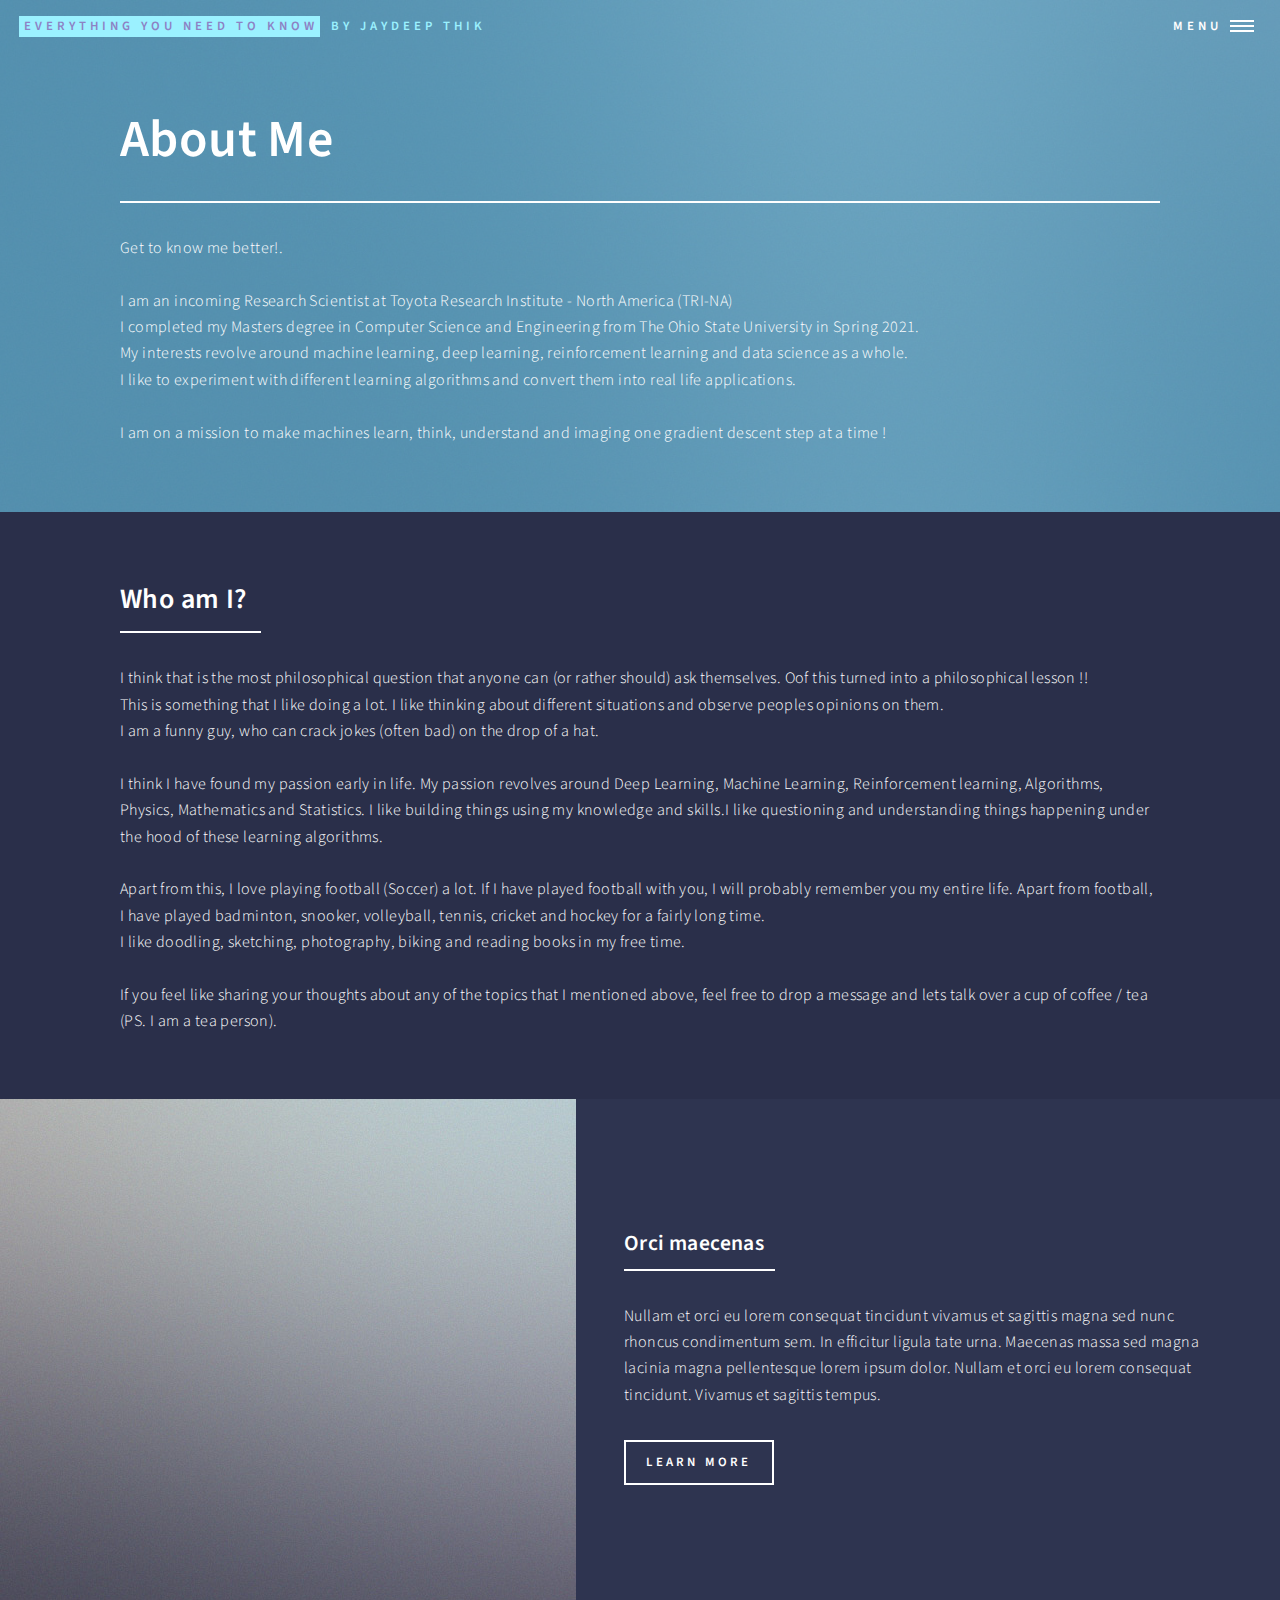
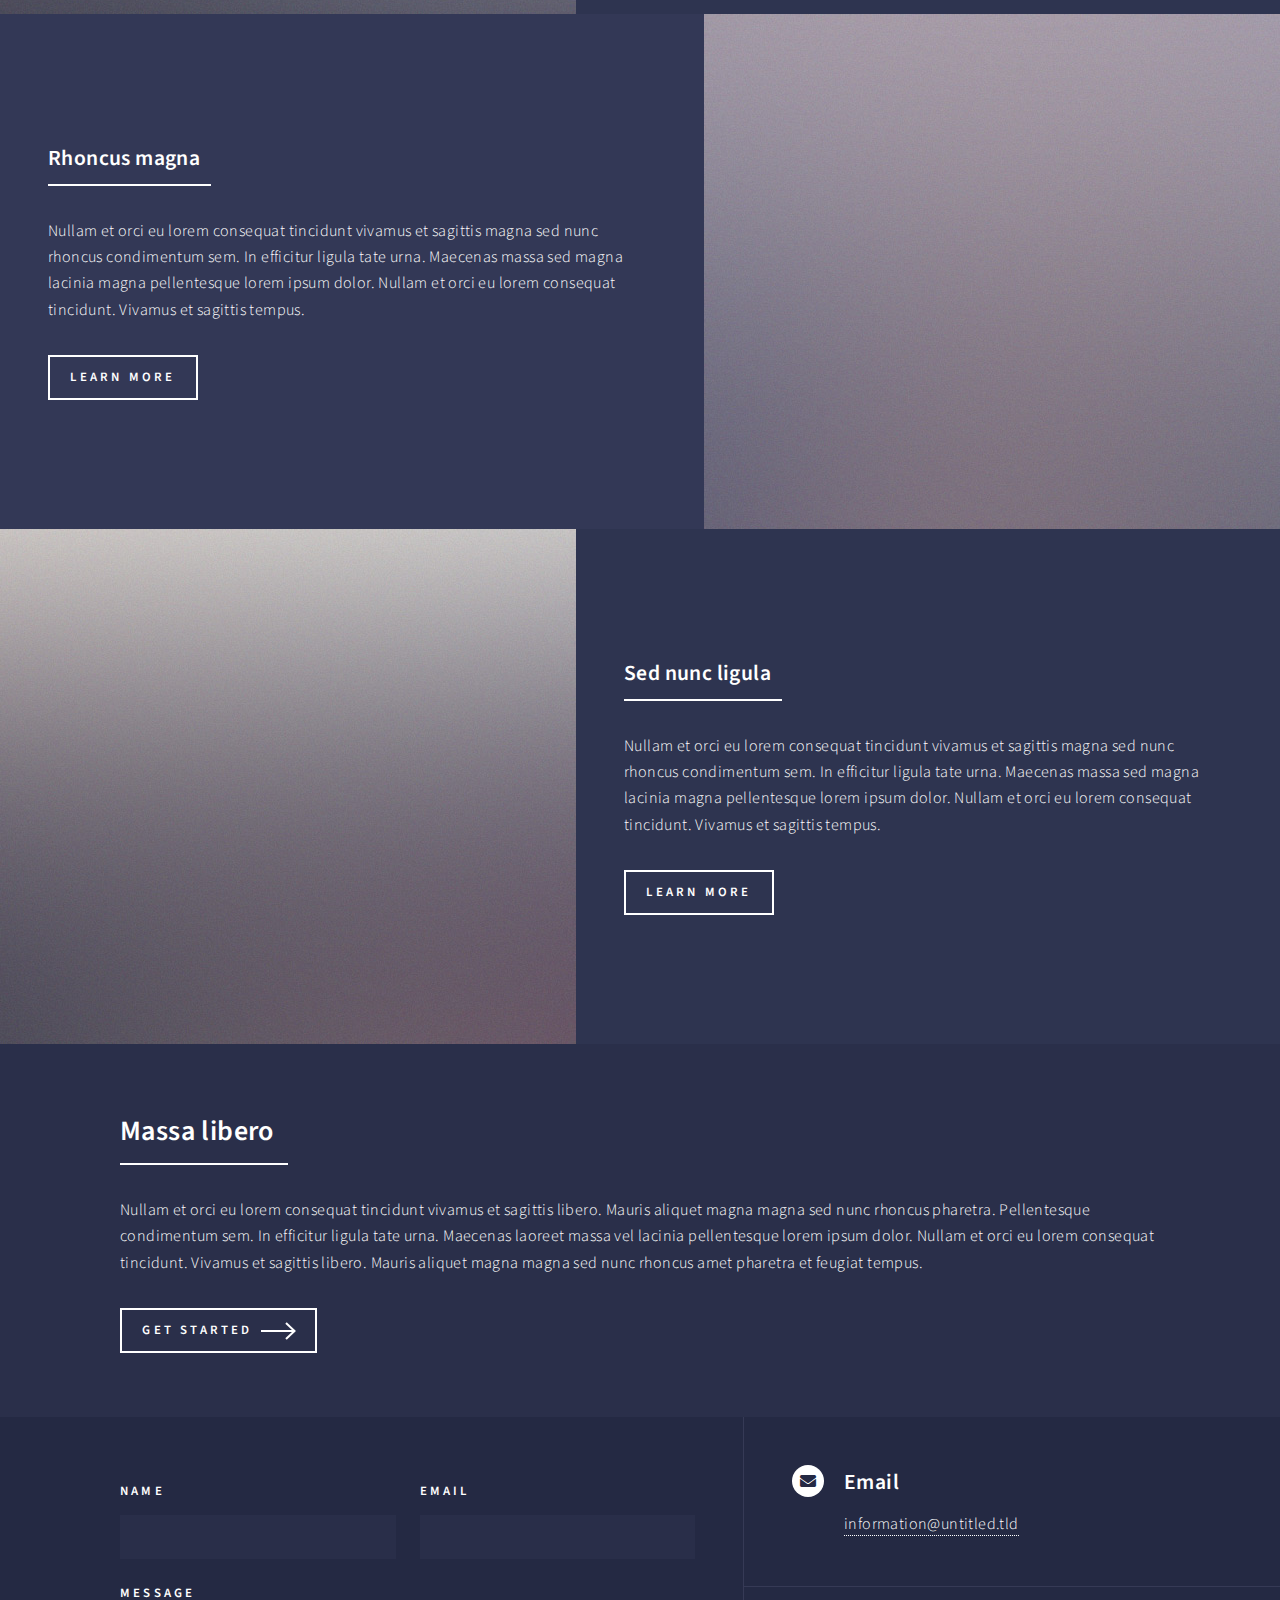
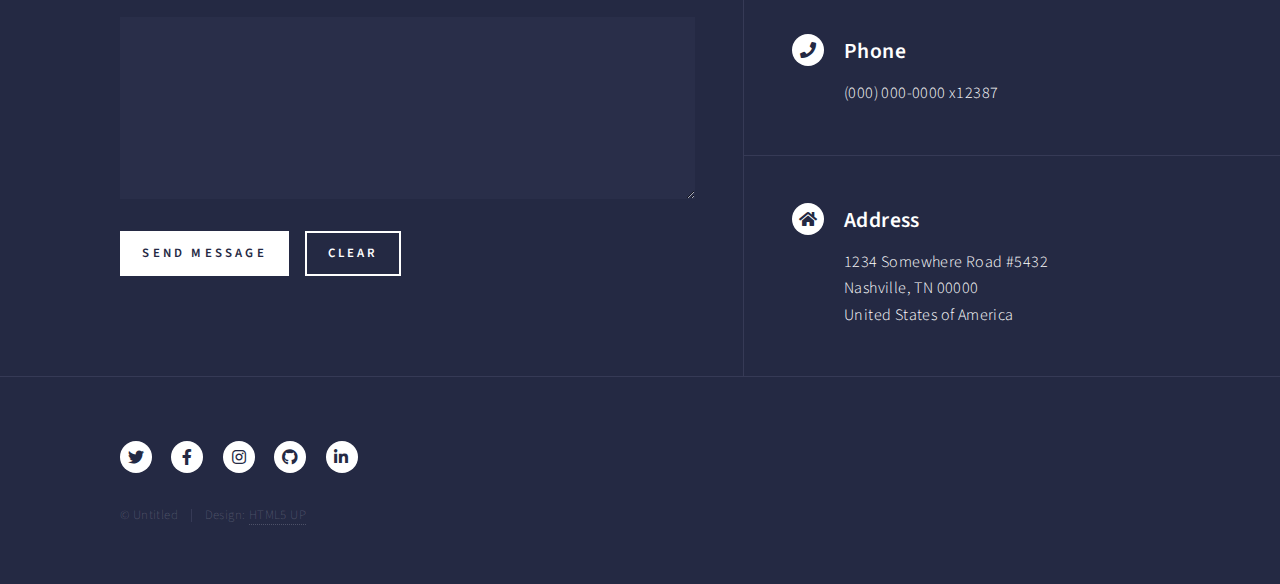
==== commit 2beb2908: "update" ====
--- a/landing.html
+++ b/landing.html
@@ -52,7 +52,12 @@
 								<h1>About Me</h1>
 							</header>
 							<div class="content">
-								<p>Get to know me better!.<br><br>I am an incoming Research Scientist at Toyota Research Institute - North America (TRI-NA) <br> I completed my Masters degree in Computer Science and Engineering from The Ohio State University in Spring 2021.<br> My interests revolve around machine learning, deep learning, reinforcement learing and data science as a whole.<br> I like to experiment with different learning algorithms and convert them into real life applications.<br><br> I am on a mission to make machines learn, think, understand and imaging one gradient descent step at a time !</p>
+								<p>Get to know me better!.
+									<br><br>I am an incoming Research Scientist at Toyota Research Institute - North America (TRI-NA)
+									<br> I completed my Masters degree in Computer Science and Engineering from The Ohio State University in Spring 2021.
+									<br> My interests revolve around machine learning, deep learning, reinforcement learning and data science as a whole.
+									<br> I like to experiment with different learning algorithms and convert them into real life applications.
+									<br><br> I am on a mission to make machines learn, think, understand and imaging one gradient descent step at a time !<br></p>
 							</div>
 						</div>
 					</section>
@@ -68,7 +73,7 @@
 									</header>
 									<p>I think that is the most philosophical question that anyone can (or rather should) ask themselves. Oof this turned into a philosophical lesson !!<br>
 									This is something that I like doing a lot. I like thinking about different situations and observe peoples opinions on them.<br>I am a funny guy, who can crack jokes (often bad) on the drop of a hat.
-									<br><br>I think I have found my passion early in life. My passion revolves around Deep Learning, Machine Learning, Reinforcement learning, Algorithms, Physics, Mathematics and Statistics. I like building things using my knowledge and skills.<br>
+									<br><br>I think I have found my passion early in life. My passion revolves around Deep Learning, Machine Learning, Reinforcement learning, Algorithms, Physics, Mathematics and Statistics. I like building things using my knowledge and skills.I like questioning and understanding things happening under the hood of these learning algorithms.
 									<br><br>Apart from this, I love playing football (Soccer) a lot. If I have played football with you, I will probably remember you my entire life. Apart from football, I have played badminton, snooker, volleyball, tennis, cricket and hockey for a fairly long time.<br>  I like doodling, sketching, photography, biking and reading books in my free time.
 									<br><br>If you feel like sharing your thoughts about any of the topics that I mentioned above, feel free to drop a message and lets talk over a cup of coffee / tea (PS. I am a tea person).</p>
 
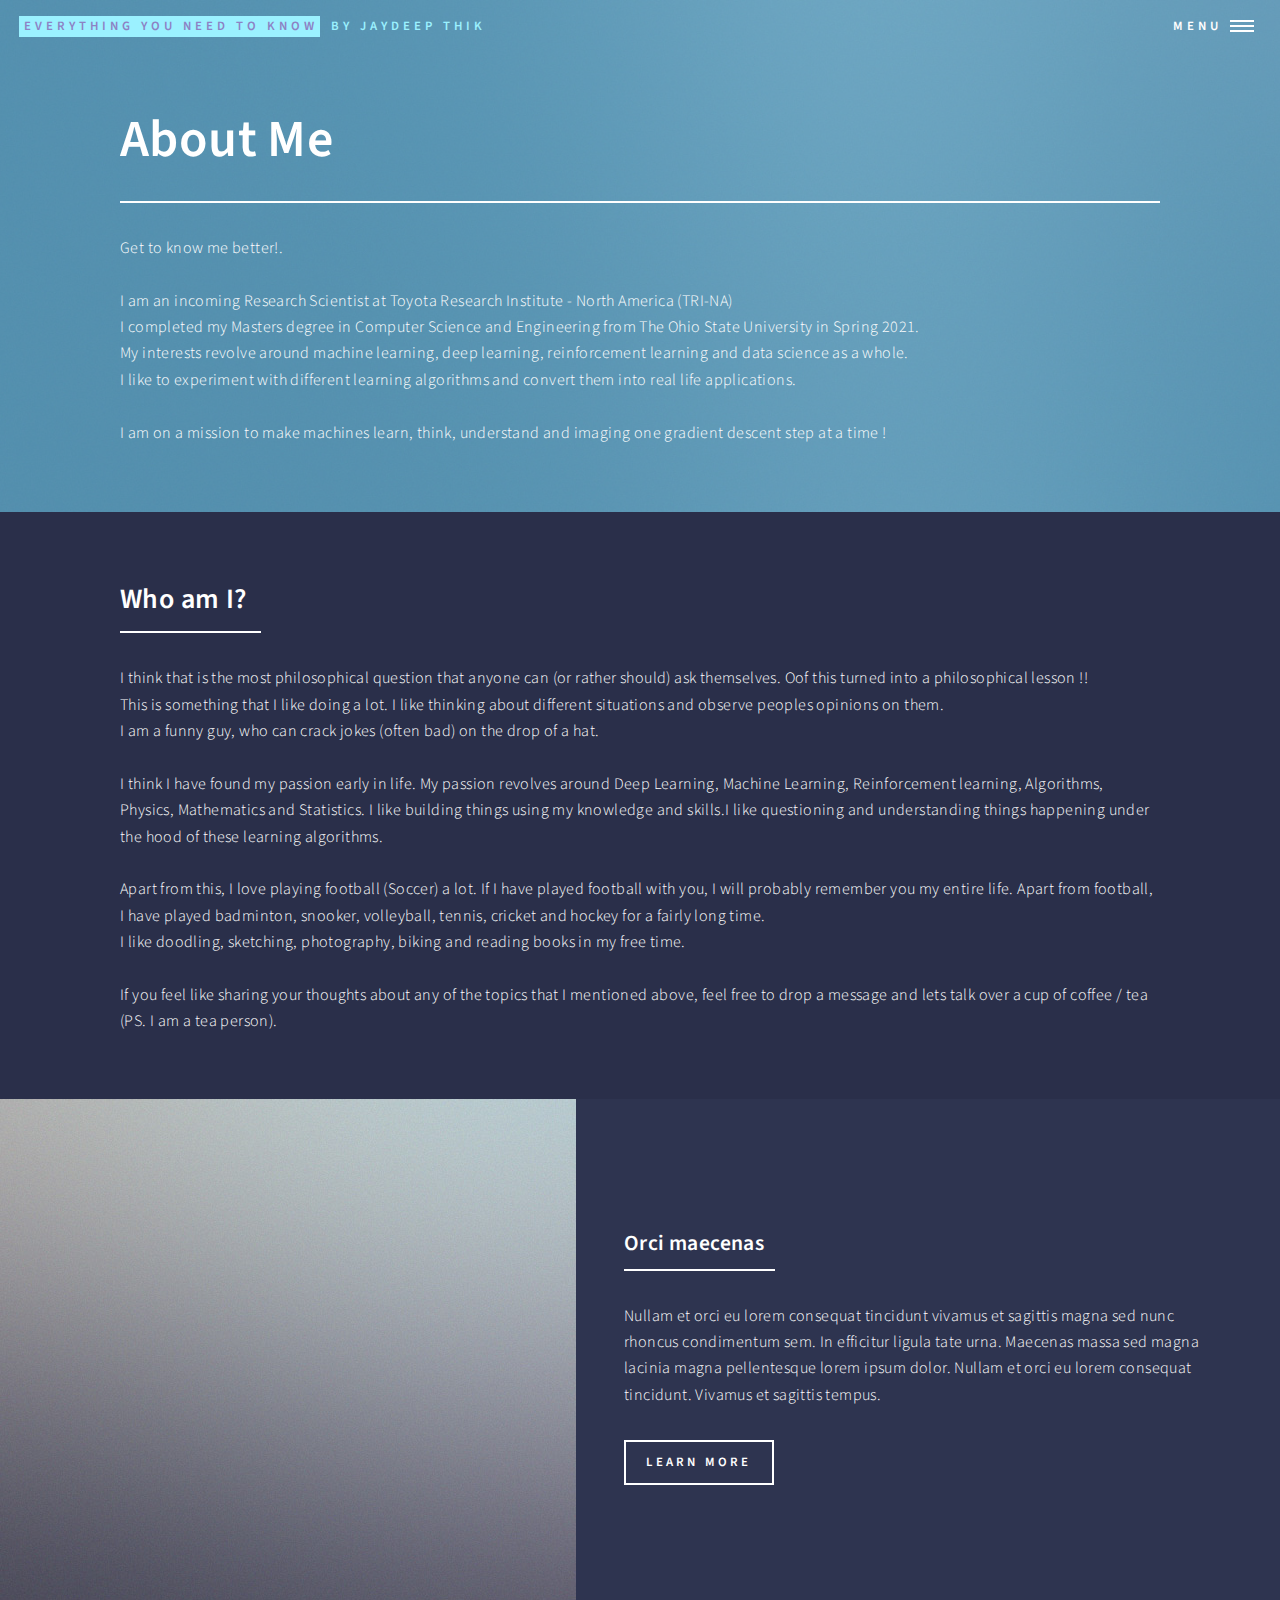
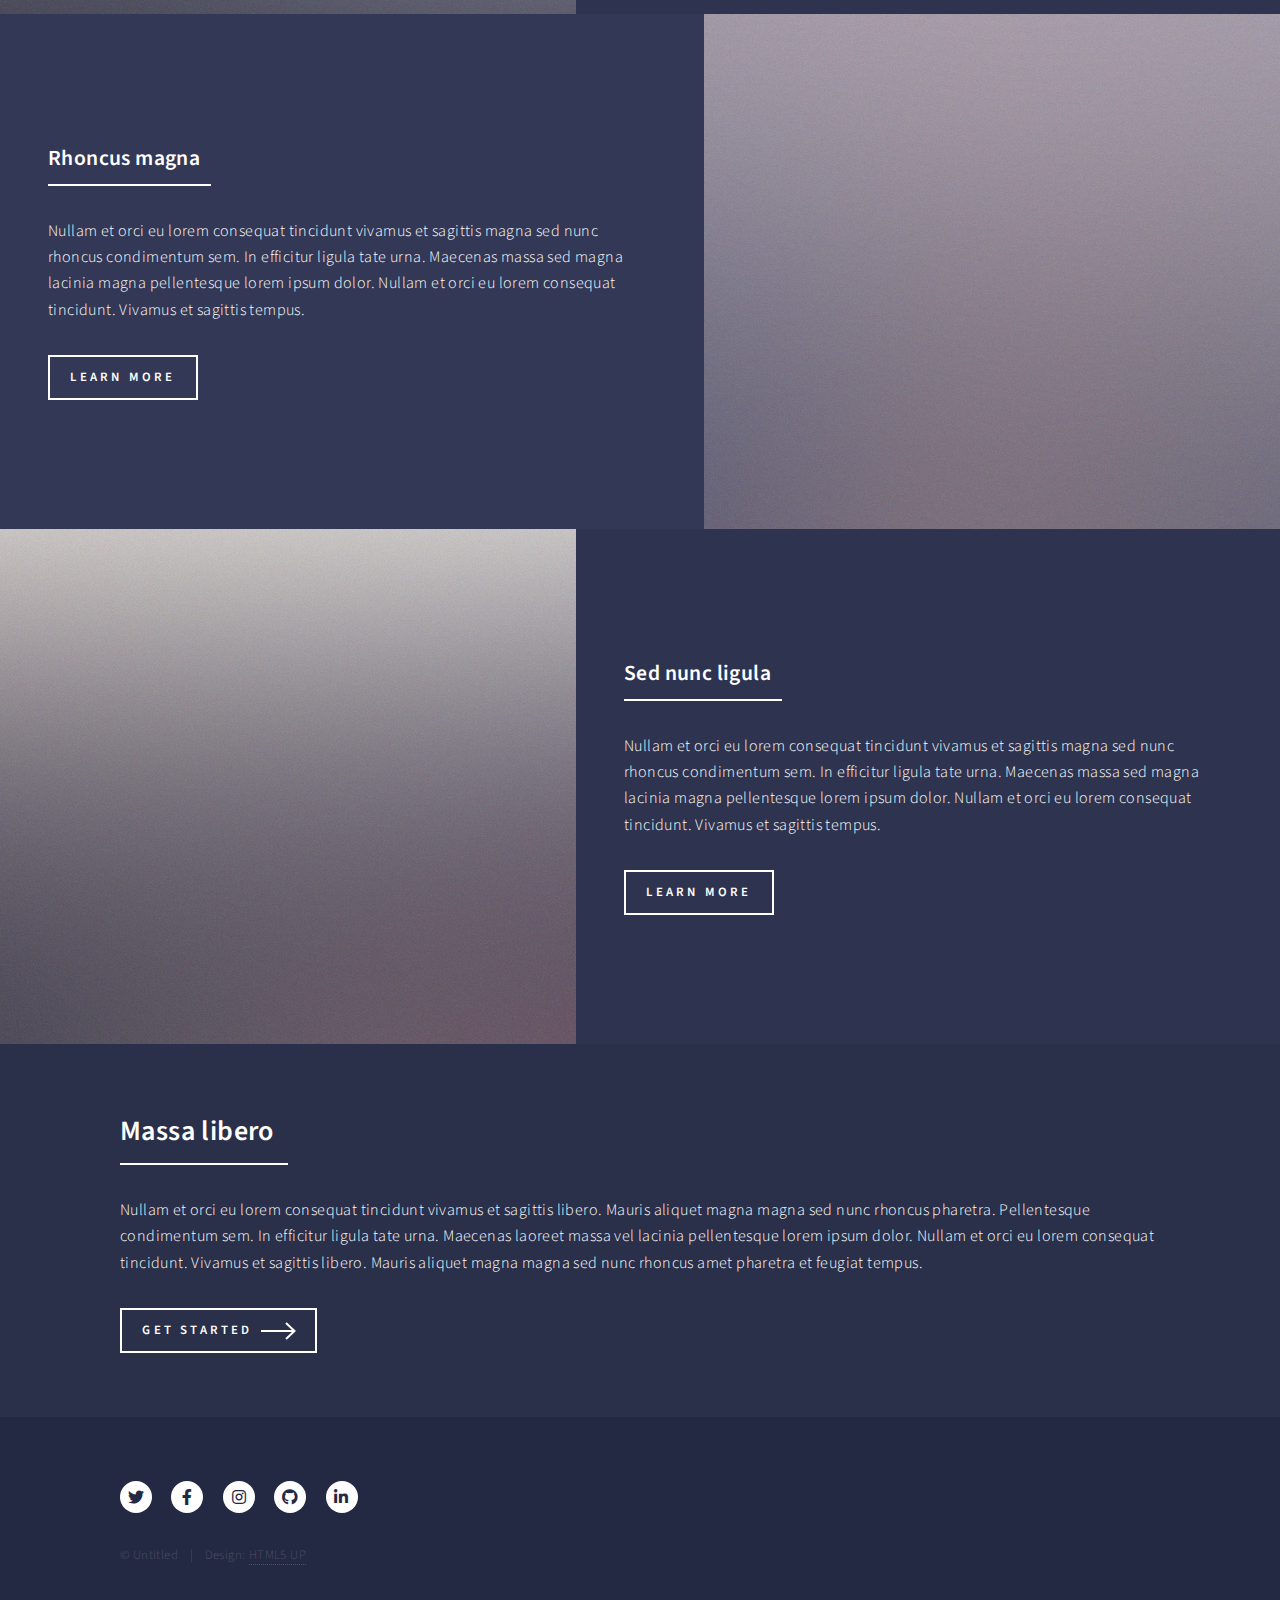
==== commit 0d612dfd: "update" ====
--- a/landing.html
+++ b/landing.html
@@ -147,58 +147,6 @@
 
 					</div>
 
-				<!-- Contact -->
-					<section id="contact">
-						<div class="inner">
-							<section>
-								<form method="post" action="#">
-									<div class="fields">
-										<div class="field half">
-											<label for="name">Name</label>
-											<input type="text" name="name" id="name" />
-										</div>
-										<div class="field half">
-											<label for="email">Email</label>
-											<input type="text" name="email" id="email" />
-										</div>
-										<div class="field">
-											<label for="message">Message</label>
-											<textarea name="message" id="message" rows="6"></textarea>
-										</div>
-									</div>
-									<ul class="actions">
-										<li><input type="submit" value="Send Message" class="primary" /></li>
-										<li><input type="reset" value="Clear" /></li>
-									</ul>
-								</form>
-							</section>
-							<section class="split">
-								<section>
-									<div class="contact-method">
-										<span class="icon solid alt fa-envelope"></span>
-										<h3>Email</h3>
-										<a href="#">information@untitled.tld</a>
-									</div>
-								</section>
-								<section>
-									<div class="contact-method">
-										<span class="icon solid alt fa-phone"></span>
-										<h3>Phone</h3>
-										<span>(000) 000-0000 x12387</span>
-									</div>
-								</section>
-								<section>
-									<div class="contact-method">
-										<span class="icon solid alt fa-home"></span>
-										<h3>Address</h3>
-										<span>1234 Somewhere Road #5432<br />
-										Nashville, TN 00000<br />
-										United States of America</span>
-									</div>
-								</section>
-							</section>
-						</div>
-					</section>
 
 				<!-- Footer -->
 					<footer id="footer">
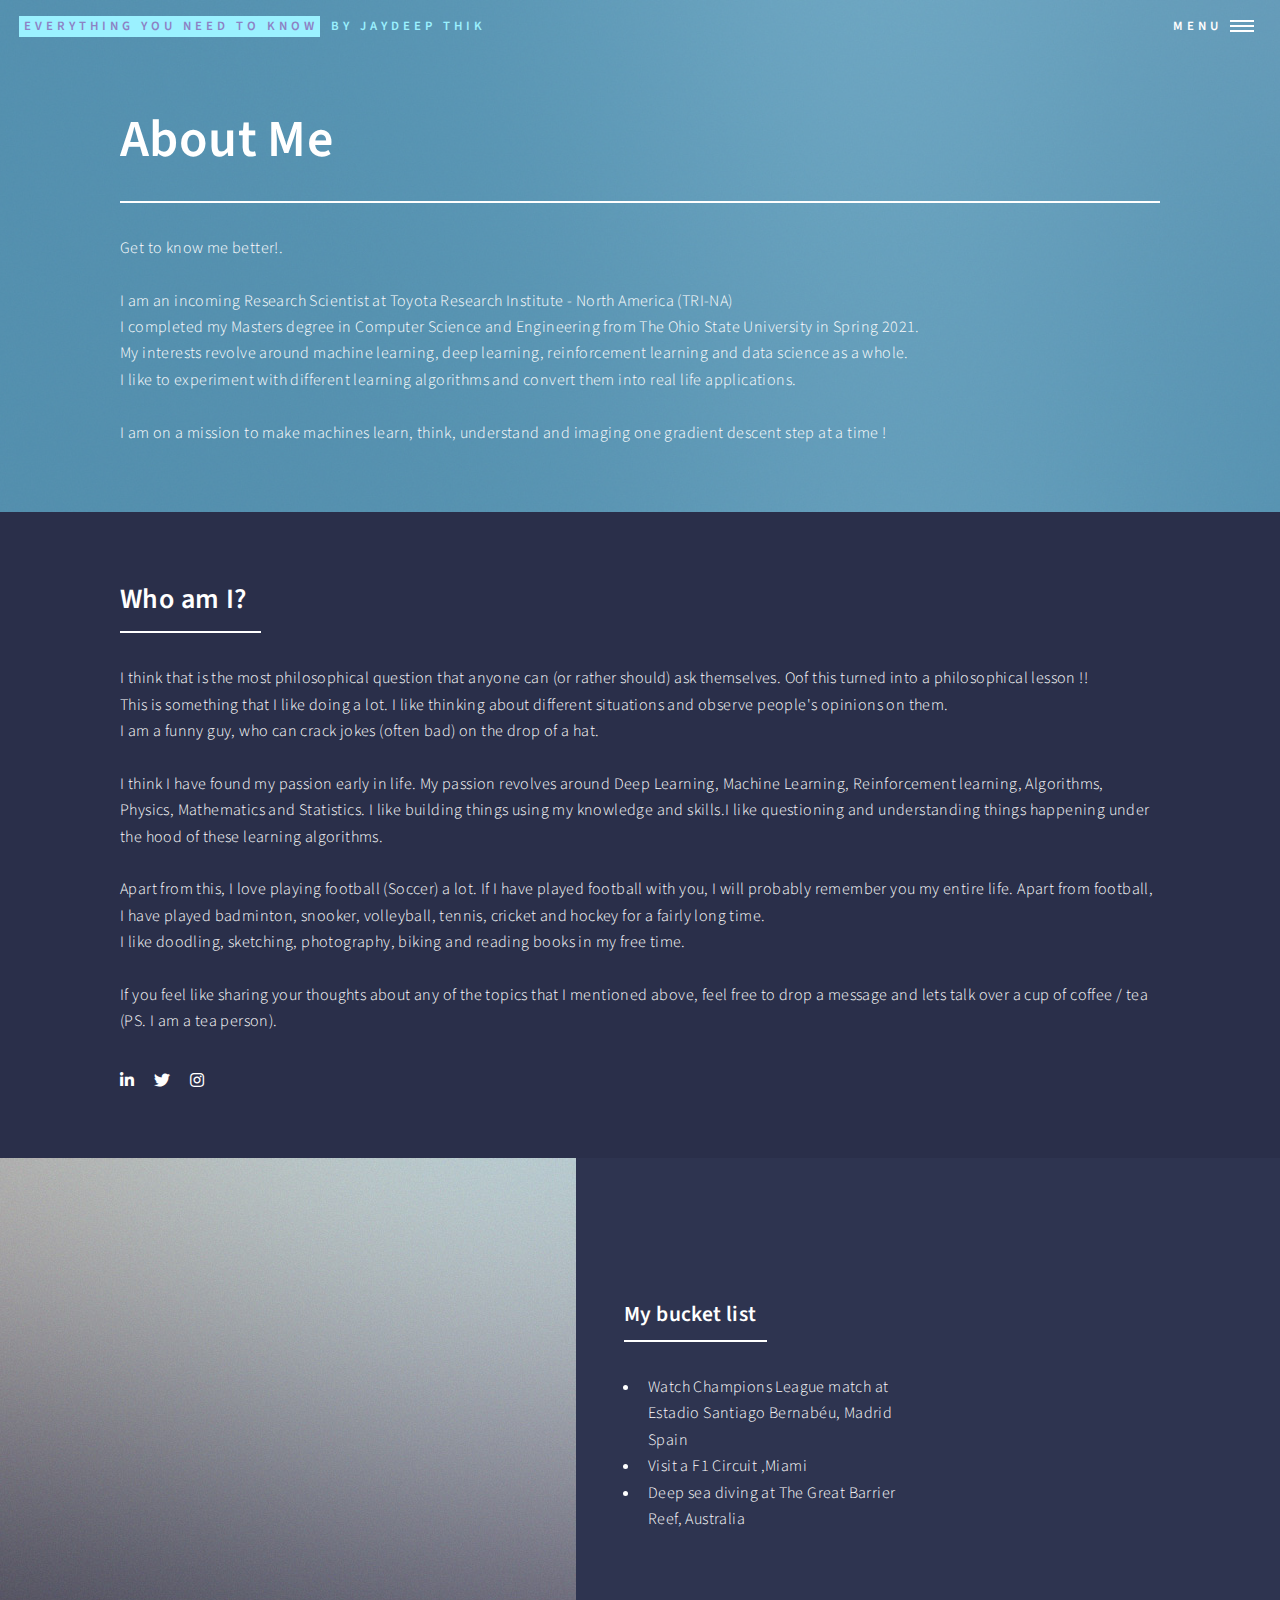
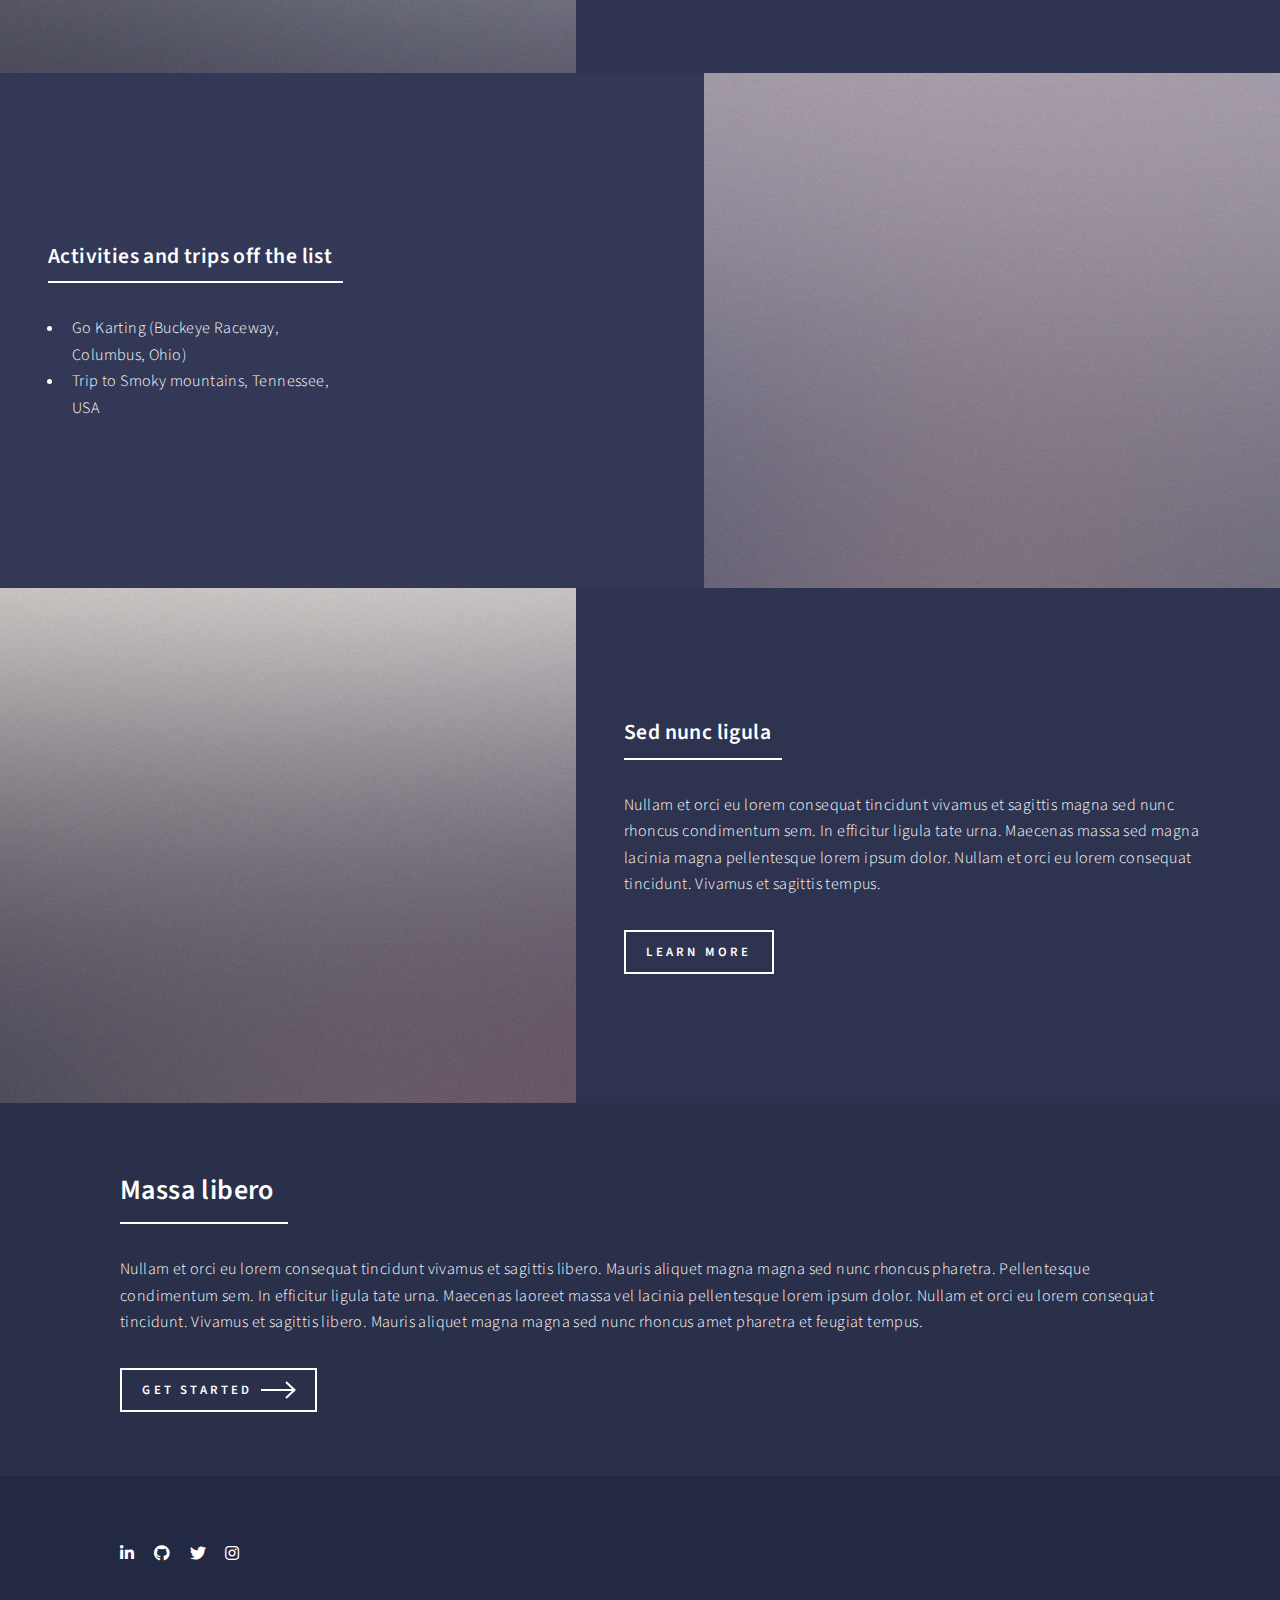
==== commit ef8f95ed: "update" ====
--- a/landing.html
+++ b/landing.html
@@ -72,12 +72,24 @@
 										<h2>Who am I?</h2>
 									</header>
 									<p>I think that is the most philosophical question that anyone can (or rather should) ask themselves. Oof this turned into a philosophical lesson !!<br>
-									This is something that I like doing a lot. I like thinking about different situations and observe peoples opinions on them.<br>I am a funny guy, who can crack jokes (often bad) on the drop of a hat.
+									This is something that I like doing a lot. I like thinking about different situations and observe people's opinions on them.<br>I am a funny guy, who can crack jokes (often bad) on the drop of a hat.
 									<br><br>I think I have found my passion early in life. My passion revolves around Deep Learning, Machine Learning, Reinforcement learning, Algorithms, Physics, Mathematics and Statistics. I like building things using my knowledge and skills.I like questioning and understanding things happening under the hood of these learning algorithms.
 									<br><br>Apart from this, I love playing football (Soccer) a lot. If I have played football with you, I will probably remember you my entire life. Apart from football, I have played badminton, snooker, volleyball, tennis, cricket and hockey for a fairly long time.<br>  I like doodling, sketching, photography, biking and reading books in my free time.
 									<br><br>If you feel like sharing your thoughts about any of the topics that I mentioned above, feel free to drop a message and lets talk over a cup of coffee / tea (PS. I am a tea person).</p>
 
+
+									<footer id="footer1">
+										<div class="inner">
+										<ul class="icons">
+											<li><a href="https://www.linkedin.com/in/jaydeep-thik-7a524b12a/" class="icon brands fa-linkedin-in"><span class="label">LinkedIn</span></a></li>
+											<li><a href="https://twitter.com/jaydeepthik" class="icon brands fa-twitter"><span class="label">Twitter</span></a></li>
+											<li><a href="https://www.instagram.com/i.am.jstark/" class="icon brands fa-instagram"><span class="label">Instagram</span></a></li>
+										</ul>
+										</div>
+									</footer>
 								</div>
+
+
 							</section>
 
 						<!-- Two -->
@@ -89,12 +101,21 @@
 									<div class="content">
 										<div class="inner">
 											<header class="major">
-												<h3>Orci maecenas</h3>
+												<h3>My bucket list</h3>
 											</header>
-											<p>Nullam et orci eu lorem consequat tincidunt vivamus et sagittis magna sed nunc rhoncus condimentum sem. In efficitur ligula tate urna. Maecenas massa sed magna lacinia magna pellentesque lorem ipsum dolor. Nullam et orci eu lorem consequat tincidunt. Vivamus et sagittis tempus.</p>
-											<ul class="actions">
-												<li><a href="generic.html" class="button">Learn more</a></li>
-											</ul>
+											<div class="row">
+														<div class="col-6 col-12-small">
+															<ul>
+																<li>Watch Champions League match at Estadio Santiago Bernabéu, Madrid Spain</li>
+																<li>Visit a F1 Circuit ,Miami</li>
+																<li>Deep sea diving at The Great Barrier Reef, Australia</li>
+															</ul>
+
+
+
+														</div>
+											</div>
+
 										</div>
 									</div>
 								</section>
@@ -105,12 +126,17 @@
 									<div class="content">
 										<div class="inner">
 											<header class="major">
-												<h3>Rhoncus magna</h3>
+												<h3>Activities and trips off the list</h3>
 											</header>
-											<p>Nullam et orci eu lorem consequat tincidunt vivamus et sagittis magna sed nunc rhoncus condimentum sem. In efficitur ligula tate urna. Maecenas massa sed magna lacinia magna pellentesque lorem ipsum dolor. Nullam et orci eu lorem consequat tincidunt. Vivamus et sagittis tempus.</p>
-											<ul class="actions">
-												<li><a href="generic.html" class="button">Learn more</a></li>
-											</ul>
+											<div class="row">
+														<div class="col-6 col-12-small">
+															<ul>
+																<li>Go Karting (Buckeye Raceway, Columbus, Ohio)</li>
+																<li>Trip to Smoky mountains, Tennessee, USA</li>
+
+															</ul>
+														</div>
+											</div>
 										</div>
 									</div>
 								</section>
@@ -152,14 +178,10 @@
 					<footer id="footer">
 						<div class="inner">
 							<ul class="icons">
-								<li><a href="#" class="icon brands alt fa-twitter"><span class="label">Twitter</span></a></li>
-								<li><a href="#" class="icon brands alt fa-facebook-f"><span class="label">Facebook</span></a></li>
-								<li><a href="#" class="icon brands alt fa-instagram"><span class="label">Instagram</span></a></li>
-								<li><a href="#" class="icon brands alt fa-github"><span class="label">GitHub</span></a></li>
-								<li><a href="#" class="icon brands alt fa-linkedin-in"><span class="label">LinkedIn</span></a></li>
-							</ul>
-							<ul class="copyright">
-								<li>&copy; Untitled</li><li>Design: <a href="https://html5up.net">HTML5 UP</a></li>
+    							<li><a href="https://www.linkedin.com/in/jaydeep-thik-7a524b12a/" class="icon brands fa-linkedin-in"><span class="label">LinkedIn</span></a></li>
+    							<li><a href="https://github.com/jaydeepthik" class="icon brands fa-github"><span class="label">GitHub</span></a></li>
+								<li><a href="https://twitter.com/jaydeepthik" class="icon brands fa-twitter"><span class="label">Twitter</span></a></li>
+								<li><a href="https://www.instagram.com/i.am.jstark/" class="icon brands fa-instagram"><span class="label">Instagram</span></a></li>
 							</ul>
 						</div>
 					</footer>
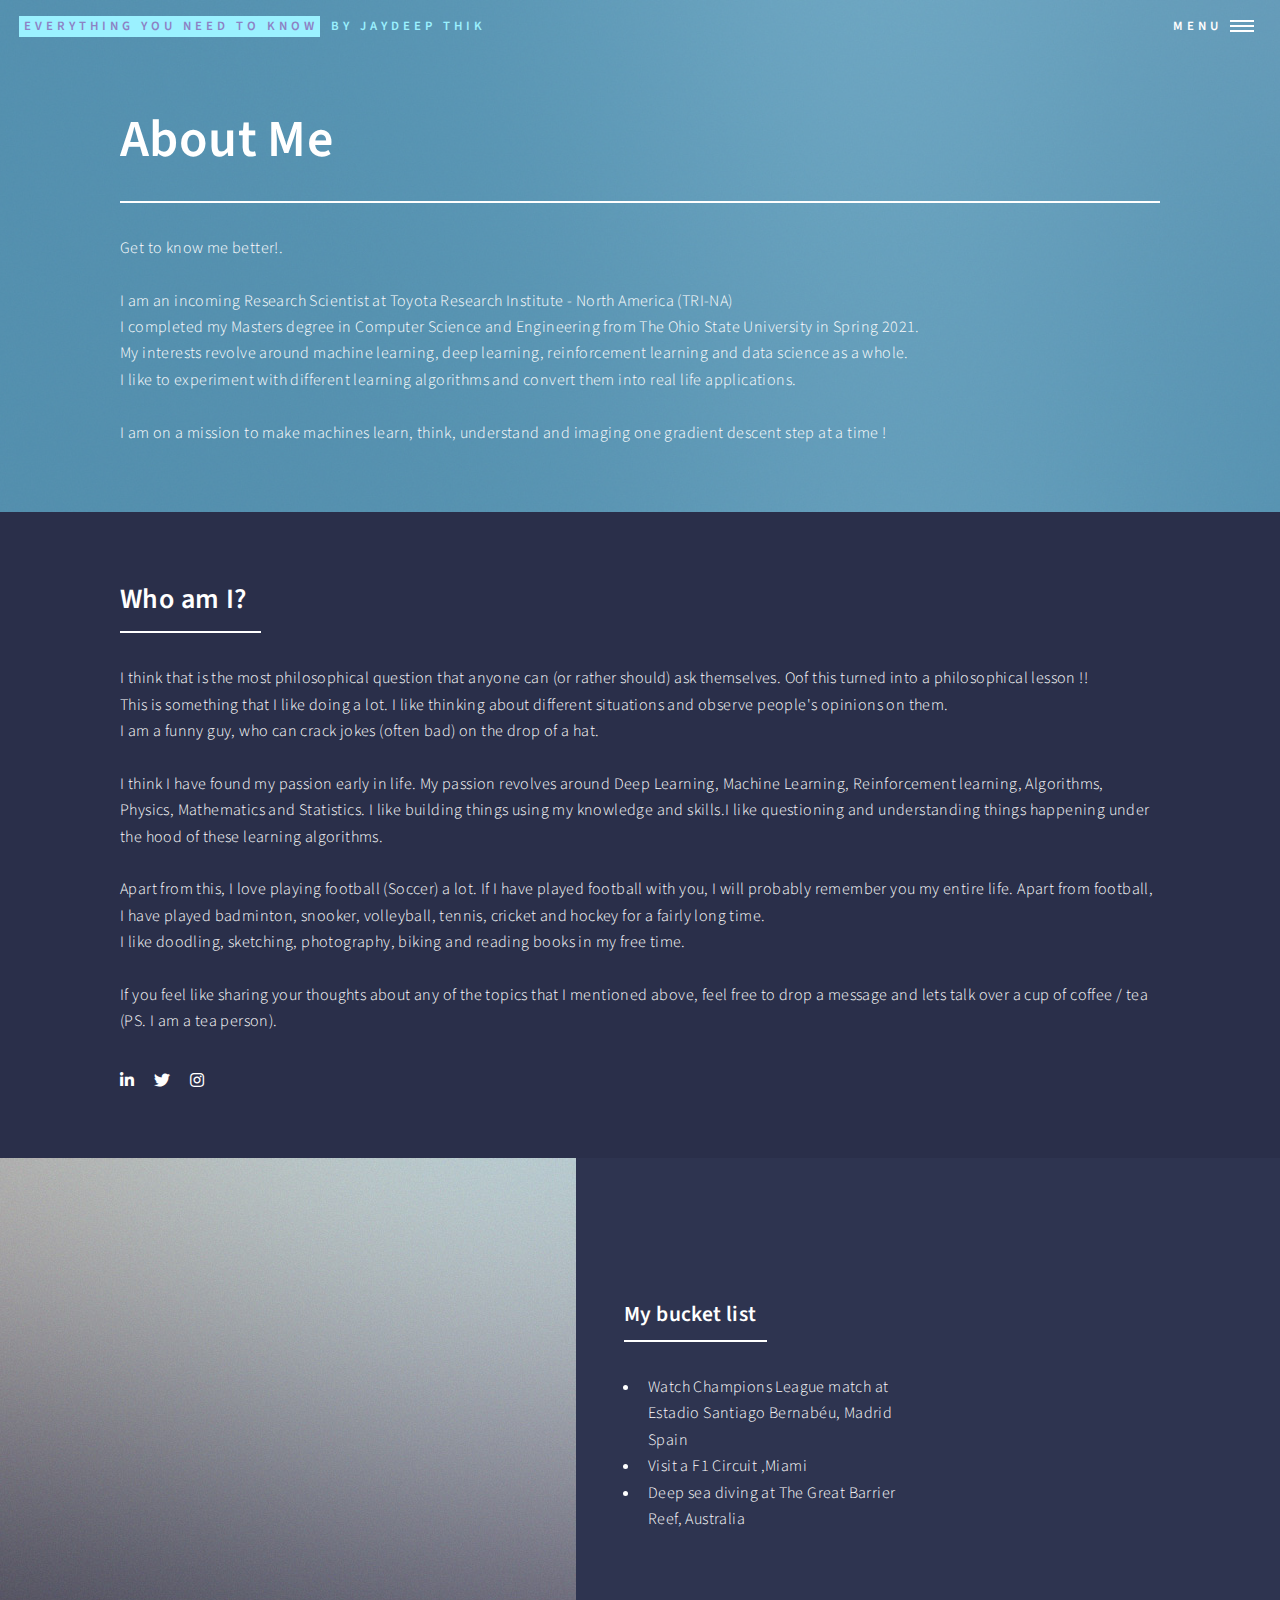
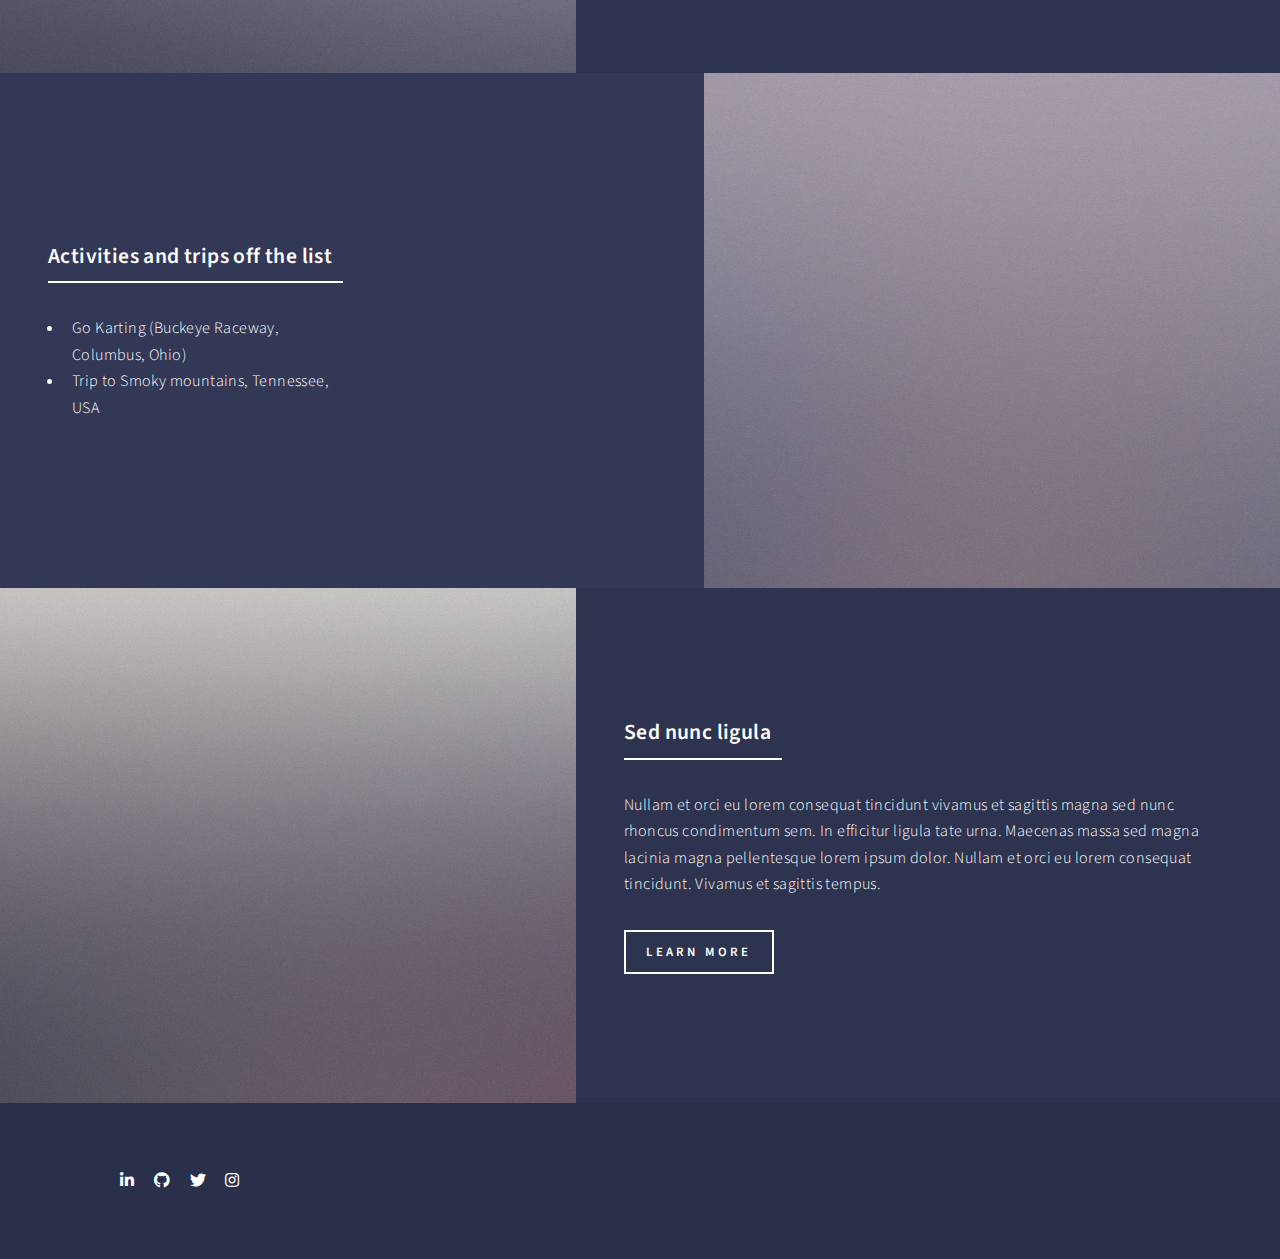
==== commit d989ec35: "update" ====
--- a/landing.html
+++ b/landing.html
@@ -158,21 +158,6 @@
 								</section>
 							</section>
 
-						<!-- Three -->
-							<section id="three">
-								<div class="inner">
-									<header class="major">
-										<h2>Massa libero</h2>
-									</header>
-									<p>Nullam et orci eu lorem consequat tincidunt vivamus et sagittis libero. Mauris aliquet magna magna sed nunc rhoncus pharetra. Pellentesque condimentum sem. In efficitur ligula tate urna. Maecenas laoreet massa vel lacinia pellentesque lorem ipsum dolor. Nullam et orci eu lorem consequat tincidunt. Vivamus et sagittis libero. Mauris aliquet magna magna sed nunc rhoncus amet pharetra et feugiat tempus.</p>
-									<ul class="actions">
-										<li><a href="generic.html" class="button next">Get Started</a></li>
-									</ul>
-								</div>
-							</section>
-
-					</div>
-
 
 				<!-- Footer -->
 					<footer id="footer">
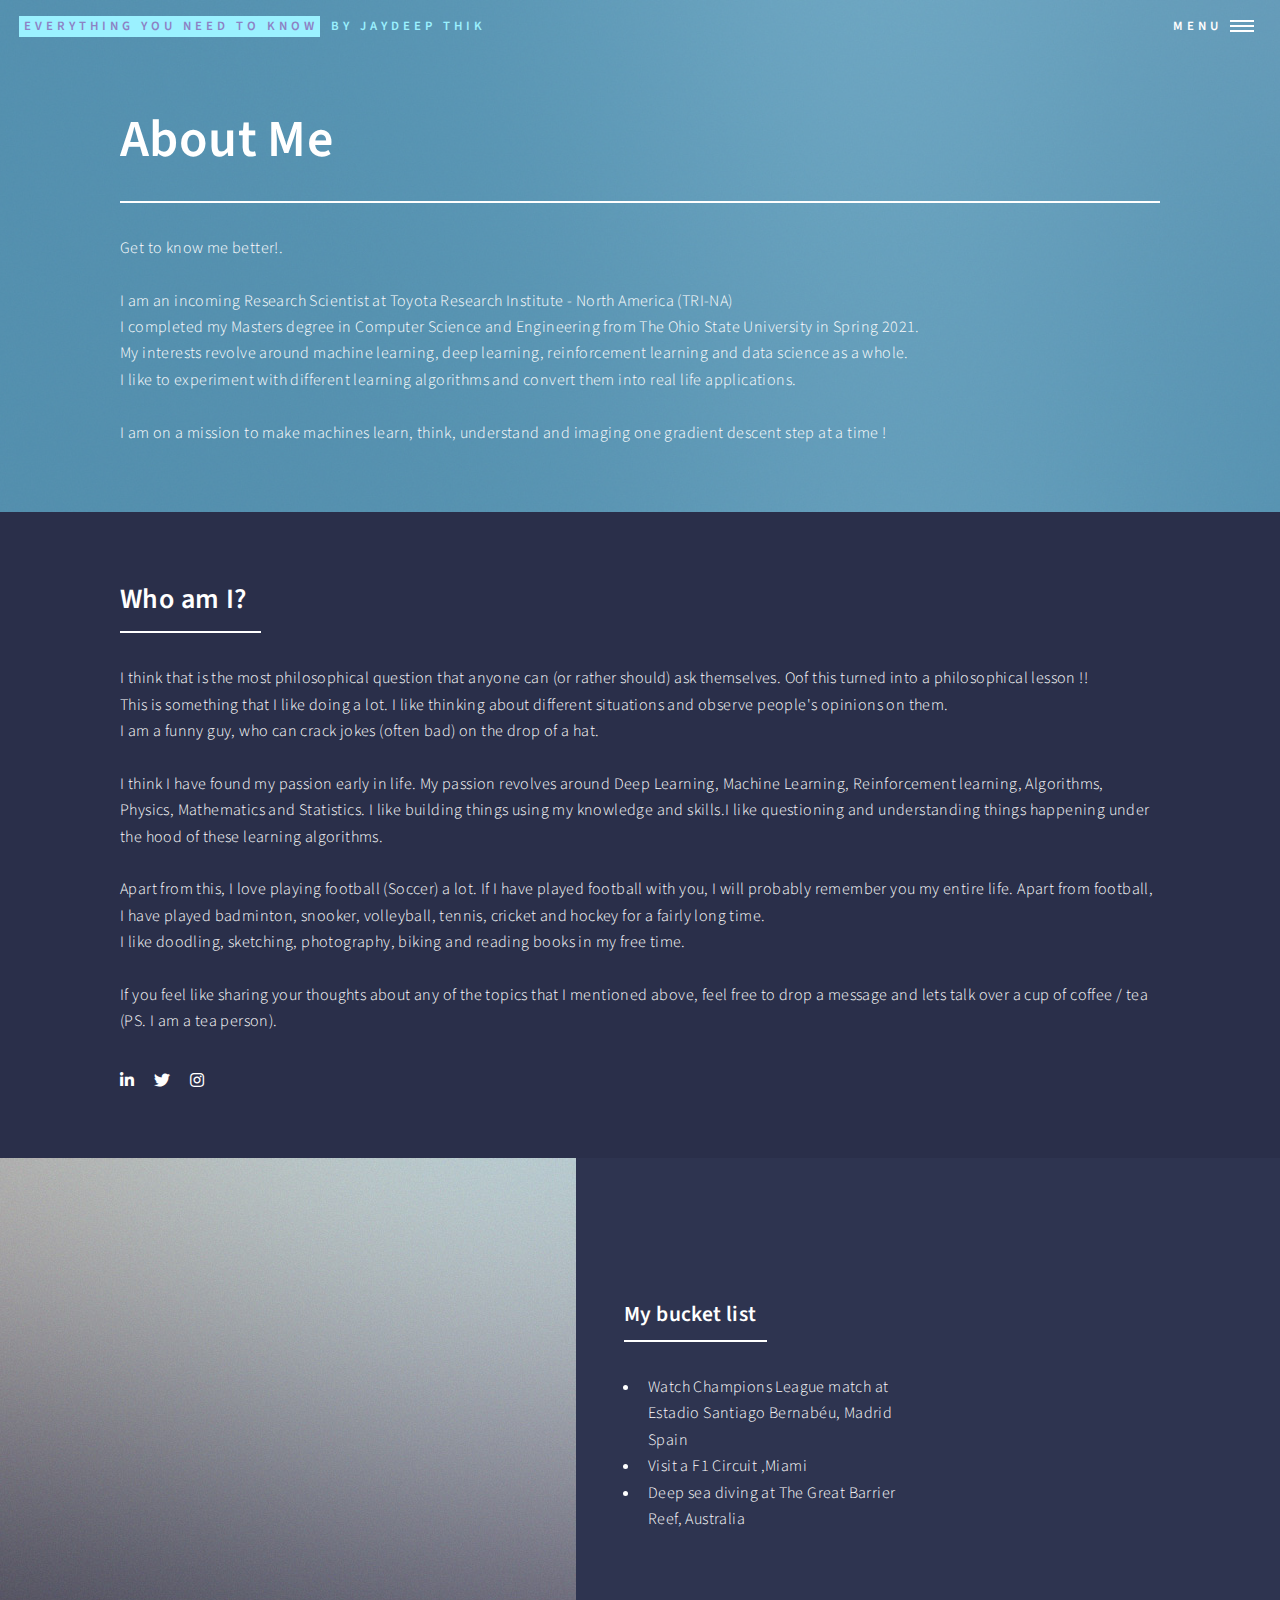
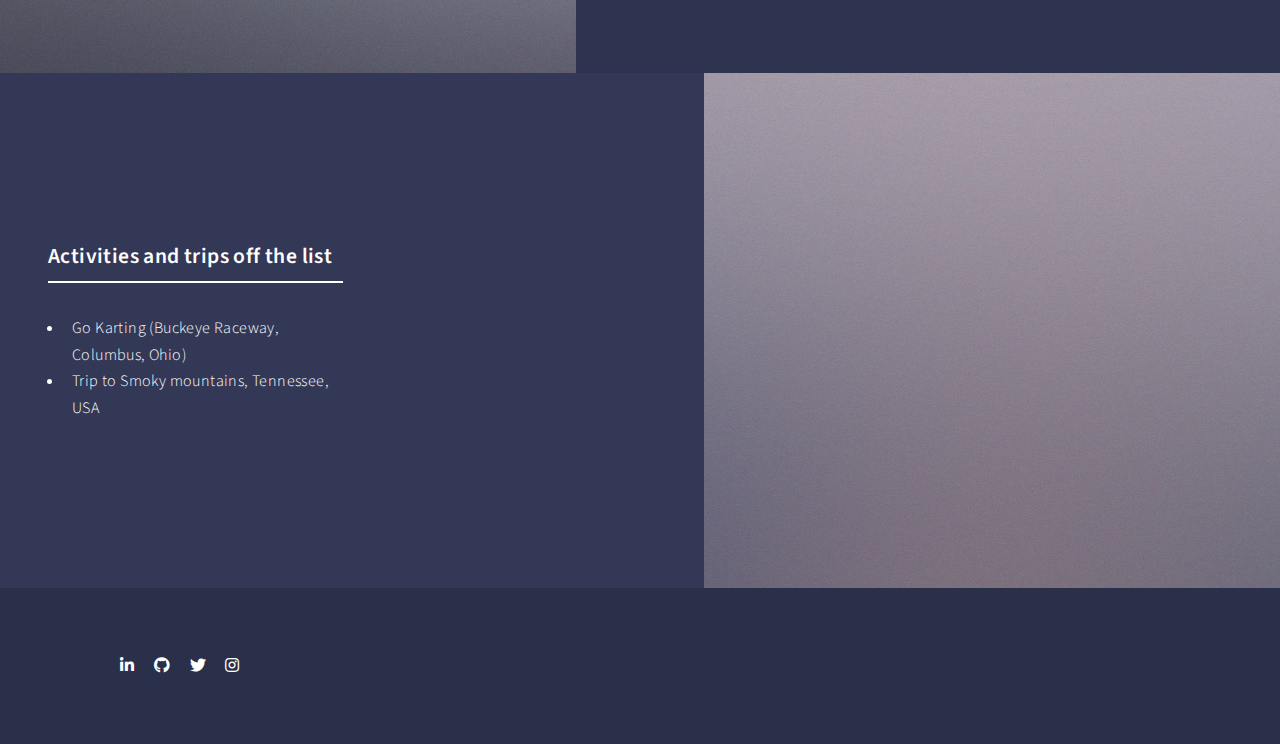
==== commit 8d2fae99: "update" ====
--- a/landing.html
+++ b/landing.html
@@ -140,22 +140,7 @@
 										</div>
 									</div>
 								</section>
-								<section>
-									<a href="generic.html" class="image">
-										<img src="images/pic10.jpg" alt="" data-position="25% 25%" />
-									</a>
-									<div class="content">
-										<div class="inner">
-											<header class="major">
-												<h3>Sed nunc ligula</h3>
-											</header>
-											<p>Nullam et orci eu lorem consequat tincidunt vivamus et sagittis magna sed nunc rhoncus condimentum sem. In efficitur ligula tate urna. Maecenas massa sed magna lacinia magna pellentesque lorem ipsum dolor. Nullam et orci eu lorem consequat tincidunt. Vivamus et sagittis tempus.</p>
-											<ul class="actions">
-												<li><a href="generic.html" class="button">Learn more</a></li>
-											</ul>
-										</div>
-									</div>
-								</section>
+
 							</section>
 
 
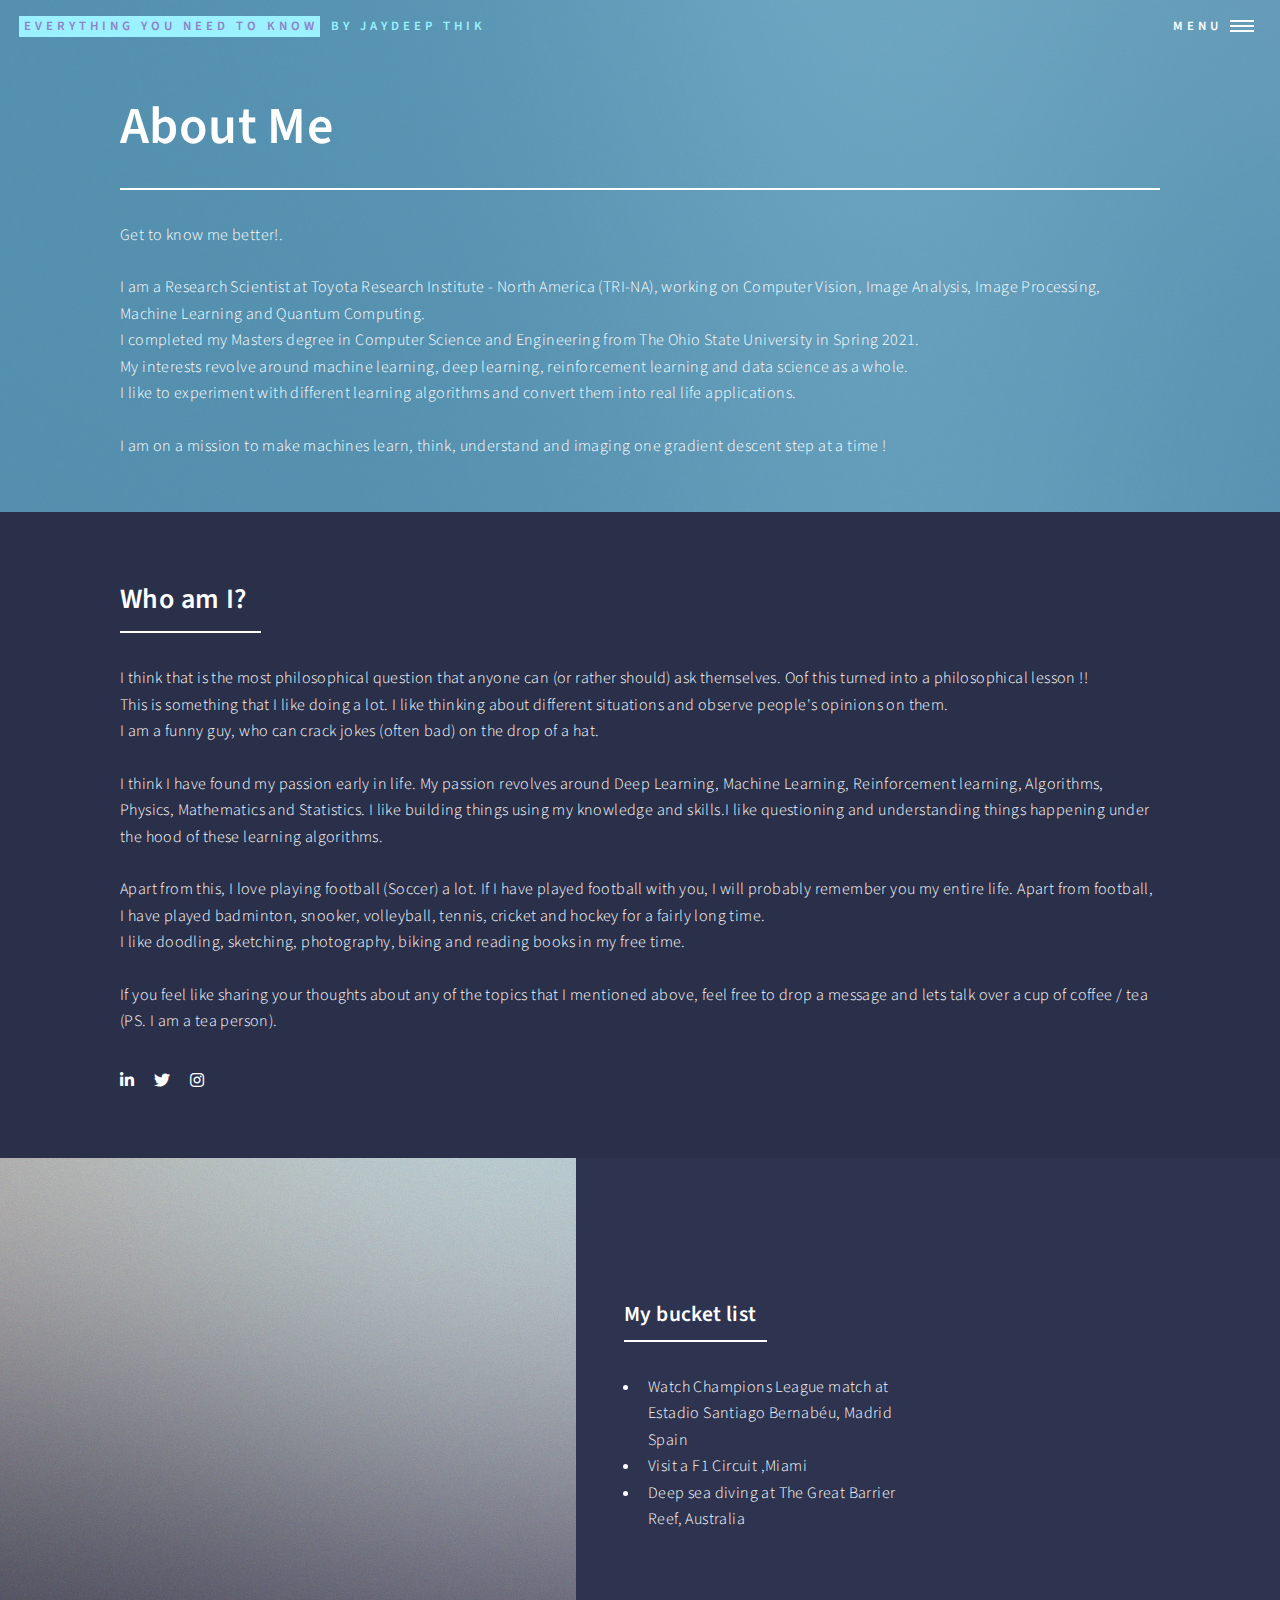
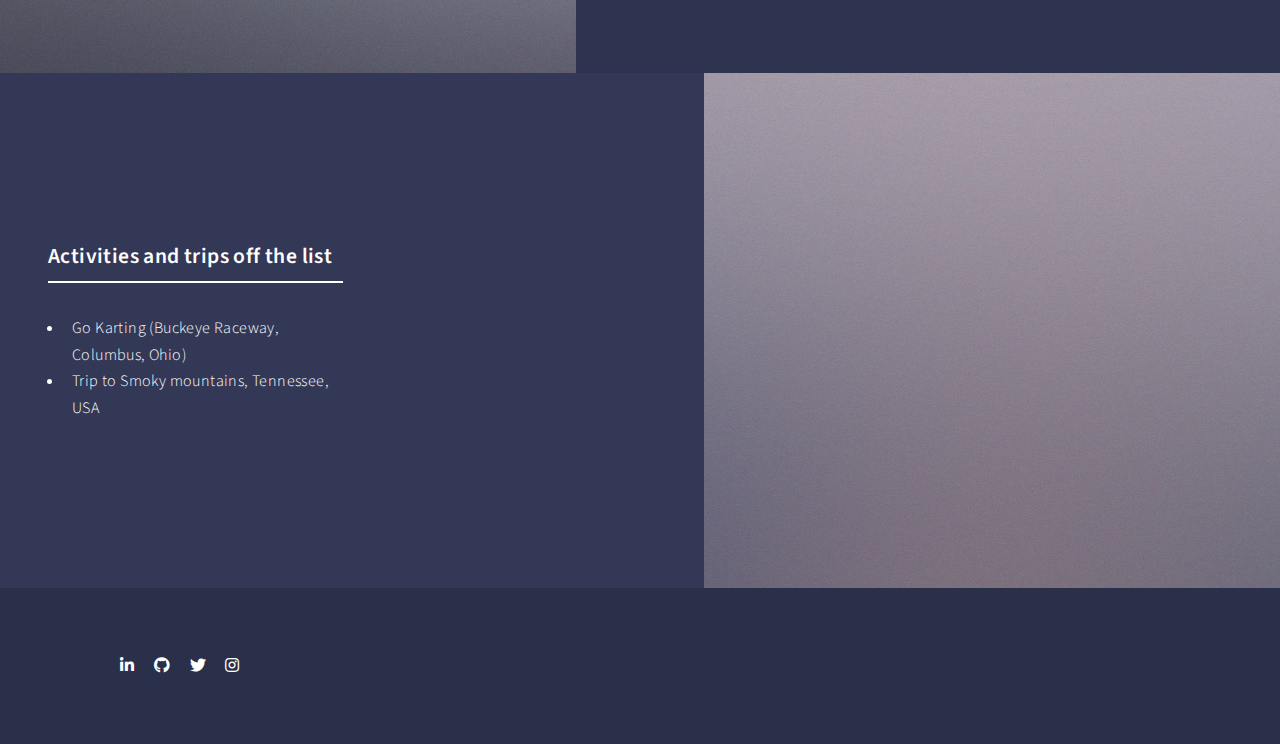
==== commit 27803718: "Update landing.html" ====
--- a/landing.html
+++ b/landing.html
@@ -53,7 +53,7 @@
 							</header>
 							<div class="content">
 								<p>Get to know me better!.
-									<br><br>I am an incoming Research Scientist at Toyota Research Institute - North America (TRI-NA)
+									<br><br>I am a Research Scientist at Toyota Research Institute - North America (TRI-NA), working on Computer Vision, Image Analysis, Image Processing, Machine Learning and Quantum Computing.
 									<br> I completed my Masters degree in Computer Science and Engineering from The Ohio State University in Spring 2021.
 									<br> My interests revolve around machine learning, deep learning, reinforcement learning and data science as a whole.
 									<br> I like to experiment with different learning algorithms and convert them into real life applications.
@@ -168,4 +168,4 @@
 			<script src="assets/js/main.js"></script>
 
 	</body>
-</html>+</html>
